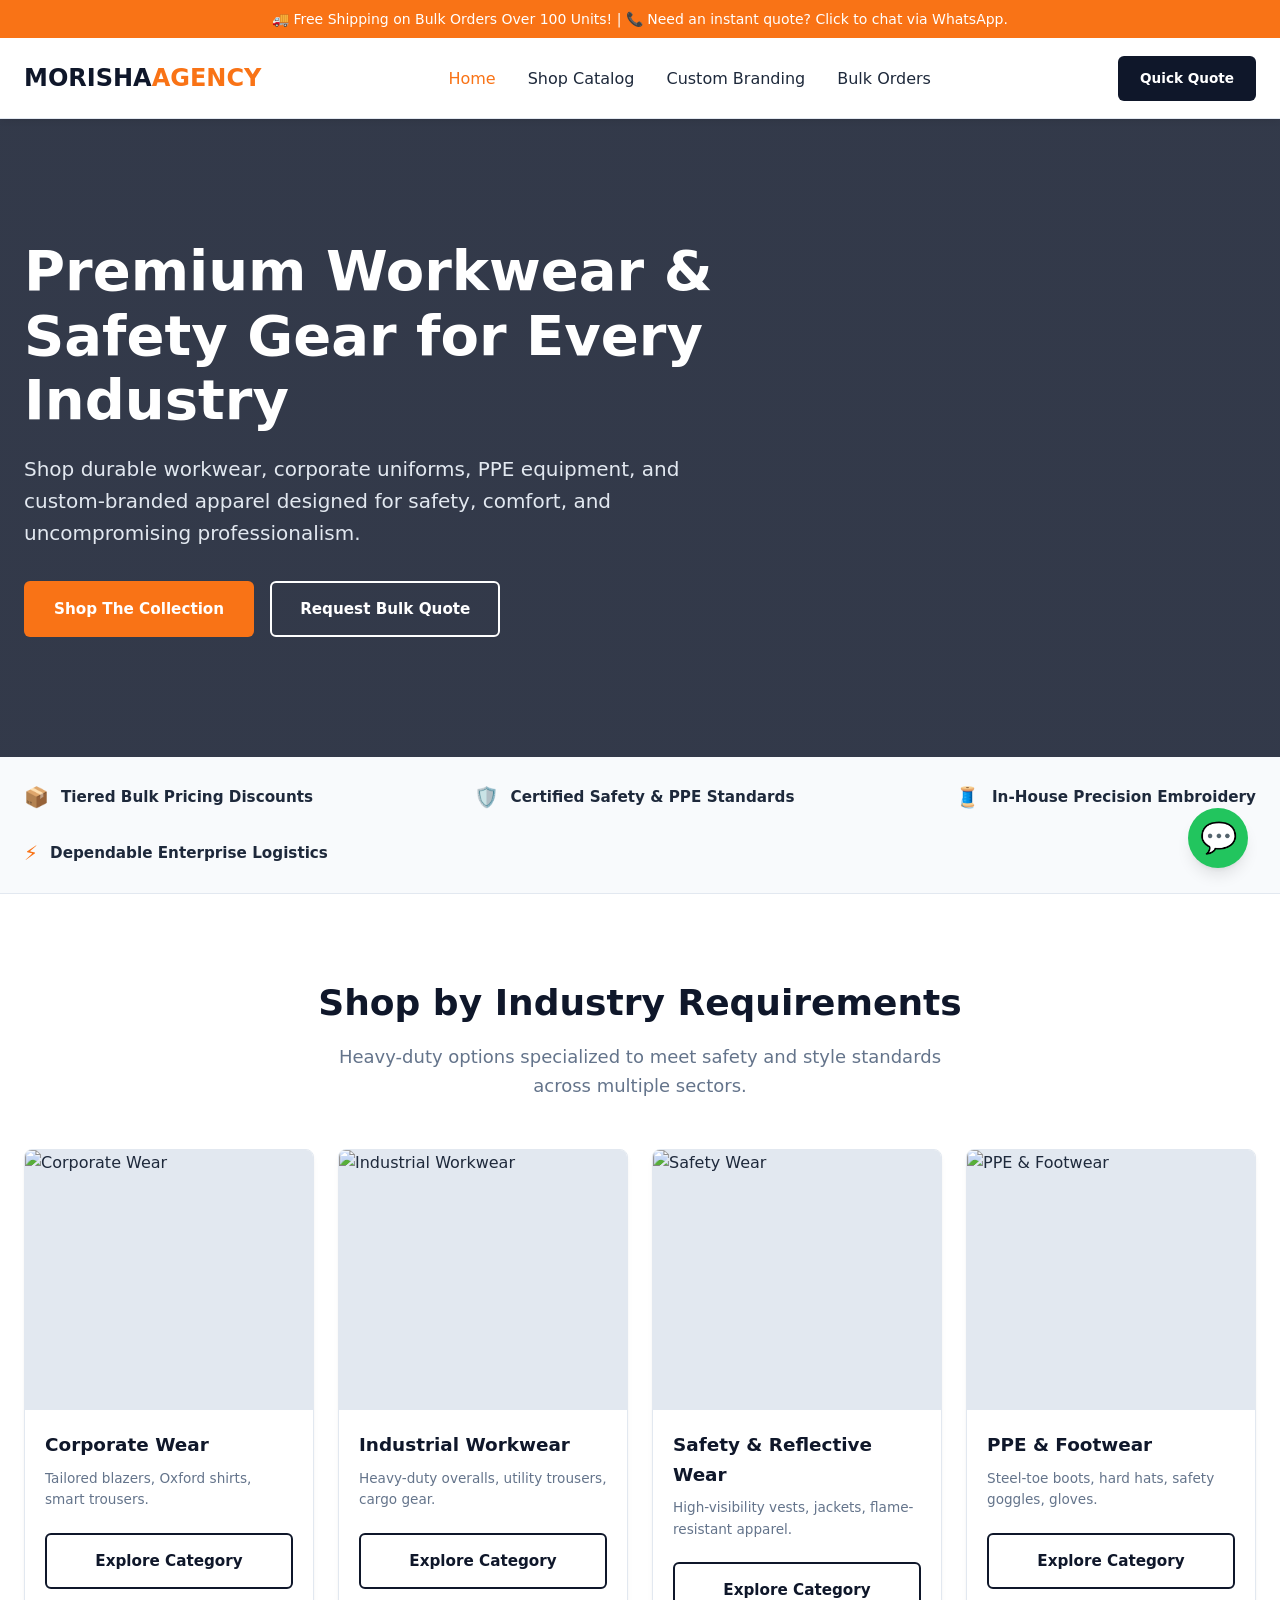
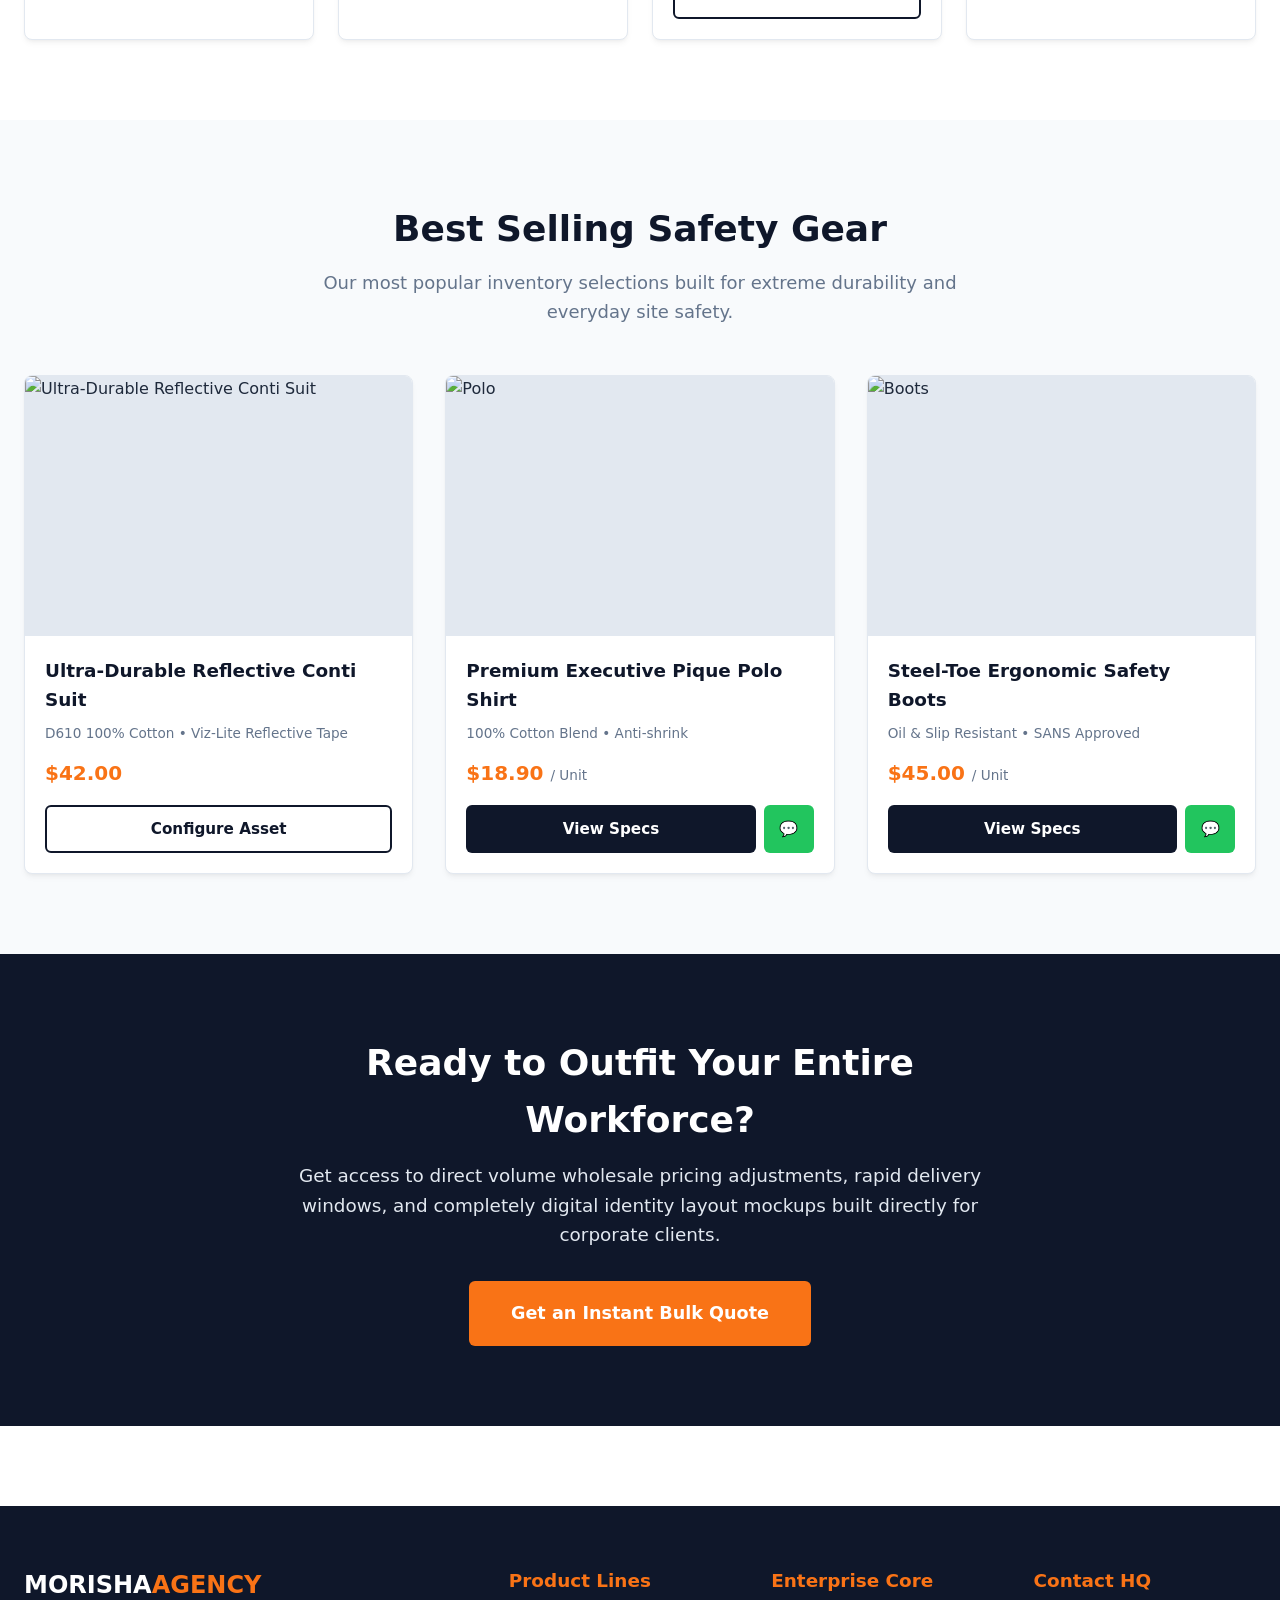
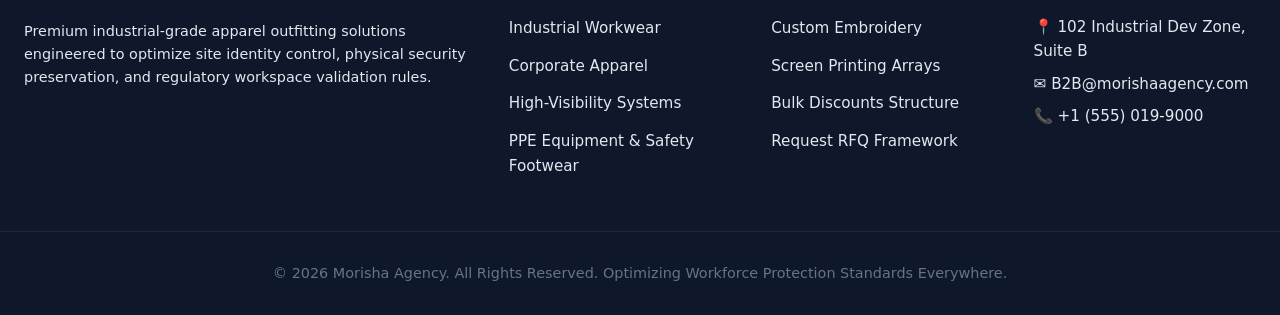
==== index.html @ 315837c1 "first commit" ====
<!DOCTYPE html>
<html lang="en">
<head>
    <meta charset="UTF-8">
    <meta name="viewport" content="width=device-width, initial-scale=1.0">
    <title>Premium Workwear & Safety Apparel | Morisha Agency</title>
    <link rel="stylesheet" href="style.css">
</head>
<body>

    <div class="announcement-bar">
        🚚 Free Shipping on Bulk Orders Over 100 Units! | 📞 Need an instant quote? Click to chat via WhatsApp.
    </div>

    <header class="main-header">
        <div class="container header-container">
            <a href="index.html" class="logo">MORISHA<span>AGENCY</span></a>
            <nav>
                <ul class="nav-links">
                    <li><a href="index.html" class="active">Home</a></li>
                    <li><a href="shop.html">Shop Catalog</a></li>
                    <li><a href="branding.html">Custom Branding</a></li>
                    <li><a href="contact.html">Bulk Orders</a></li>
                </ul>
            </nav>
            <div class="header-actions">
                <a href="contact.html" class="btn btn-primary" style="padding: 10px 20px; font-size: 0.85rem;">Quick Quote</a>
            </div>
        </div>
    </header>

    <main>
        <section class="hero">
            <div class="container">
                <div class="hero-content">
                    <h1>Premium Workwear & Safety Gear for Every Industry</h1>
                    <p>Shop durable workwear, corporate uniforms, PPE equipment, and custom-branded apparel designed for safety, comfort, and uncompromising professionalism.</p>
                    <div class="hero-ctas">
                        <a href="shop.html" class="btn btn-accent">Shop The Collection</a>
                        <a href="contact.html" class="btn btn-outline" style="color: white; border-color: white;">Request Bulk Quote</a>
                    </div>
                </div>
            </div>
        </section>

        <div class="trust-bar">
            <div class="container trust-container">
                <div class="trust-item"><span>📦</span> Tiered Bulk Pricing Discounts</div>
                <div class="trust-item"><span>🛡️</span> Certified Safety & PPE Standards</div>
                <div class="trust-item"><span>🧵</span> In-House Precision Embroidery</div>
                <div class="trust-item"><span>⚡</span> Dependable Enterprise Logistics</div>
            </div>
        </div>

        <section class="section-padding">
            <div class="container">
                <h2 class="section-title">Shop by Industry Requirements</h2>
                <p class="section-subtitle">Heavy-duty options specialized to meet safety and style standards across multiple sectors.</p>
                <div class="grid-4">
                    <div class="card">
                        <div class="card-img"><img src="https://images.unsplash.com/photo-1486406146926-c627a92ad1ab?q=80&w=400" alt="Corporate Wear"></div>
                        <div class="card-body">
                            <h3 class="card-title">Corporate Wear</h3>
                            <p class="card-meta">Tailored blazers, Oxford shirts, smart trousers.</p>
                            <a href="shop.html" class="btn btn-outline" style="width: 100%; margin-top:10px;">Explore Category</a>
                        </div>
                    </div>
                    <div class="card">
                        <div class="card-img"><img src="https://images.unsplash.com/photo-1504307651254-35680f356dfd?q=80&w=400" alt="Industrial Workwear"></div>
                        <div class="card-body">
                            <h3 class="card-title">Industrial Workwear</h3>
                            <p class="card-meta">Heavy-duty overalls, utility trousers, cargo gear.</p>
                            <a href="shop.html" class="btn btn-outline" style="width: 100%; margin-top:10px;">Explore Category</a>
                        </div>
                    </div>
                    <div class="card">
                        <div class="card-img"><img src="https://images.unsplash.com/photo-1581092160607-ee22621dd758?q=80&w=400" alt="Safety Wear"></div>
                        <div class="card-body">
                            <h3 class="card-title">Safety & Reflective Wear</h3>
                            <p class="card-meta">High-visibility vests, jackets, flame-resistant apparel.</p>
                            <a href="shop.html" class="btn btn-outline" style="width: 100%; margin-top:10px;">Explore Category</a>
                        </div>
                    </div>
                    <div class="card">
                        <div class="card-img"><img src="https://images.unsplash.com/photo-1607990283143-e81e7a2c93ab?q=80&w=400" alt="PPE & Footwear"></div>
                        <div class="card-body">
                            <h3 class="card-title">PPE & Footwear</h3>
                            <p class="card-meta">Steel-toe boots, hard hats, safety goggles, gloves.</p>
                            <a href="shop.html" class="btn btn-outline" style="width: 100%; margin-top:10px;">Explore Category</a>
                        </div>
                    </div>
                </div>
            </div>
        </section>

        <section class="section-padding" style="background-color: var(--light-gray);">
            <div class="container">
                <h2 class="section-title">Best Selling Safety Gear</h2>
                <p class="section-subtitle">Our most popular inventory selections built for extreme durability and everyday site safety.</p>
                <div class="grid-3">
                    <div class="card">
    <div class="card-img">
        <img src="https://images.unsplash.com/photo-1504307651254-35680f356dfd?q=80&w=600" alt="Ultra-Durable Reflective Conti Suit">
    </div>
    <div class="card-body">
        <h3 class="card-title">Ultra-Durable Reflective Conti Suit</h3>
        <div class="card-meta">D610 100% Cotton • Viz-Lite Reflective Tape</div>
        <div class="card-price">$42.00</div>
        <a href="product.html" class="btn btn-outline" style="width: 100%; padding: 10px;">Configure Asset</a>
    </div>
</div>
                    <div class="card">
                        <div class="card-img"><img src="https://images.unsplash.com/photo-1581655353564-df123a1eb820?q=80&w=400" alt="Polo"></div>
                        <div class="card-body">
                            <h3 class="card-title">Premium Executive Pique Polo Shirt</h3>
                            <div class="card-meta">100% Cotton Blend • Anti-shrink</div>
                            <div class="card-price">$18.90 <span style="font-size:0.85rem; color: var(--text-muted); font-weight:normal;">/ Unit</span></div>
                            <div style="display:flex; gap:8px;">
                                <a href="product.html" class="btn btn-primary" style="flex:1; padding:10px;">View Specs</a>
                                <a href="https://wa.me/15550199000?text=Inquiry%20about%20Polo%20Shirts" class="btn btn-whatsapp" style="width:50px; padding:0;">💬</a>
                            </div>
                        </div>
                    </div>
                    <div class="card">
                        <div class="card-img"><img src="https://images.unsplash.com/photo-1542291026-7eec264c27ff?q=80&w=400" alt="Boots"></div>
                        <div class="card-body">
                            <h3 class="card-title">Steel-Toe Ergonomic Safety Boots</h3>
                            <div class="card-meta">Oil & Slip Resistant • SANS Approved</div>
                            <div class="card-price">$45.00 <span style="font-size:0.85rem; color: var(--text-muted); font-weight:normal;">/ Unit</span></div>
                            <div style="display:flex; gap:8px;">
                                <a href="product.html" class="btn btn-primary" style="flex:1; padding:10px;">View Specs</a>
                                <a href="https://wa.me/15550199000?text=Inquiry%20about%20Safety%20Boots" class="btn btn-whatsapp" style="width:50px; padding:0;">💬</a>
                            </div>
                        </div>
                    </div>
                </div>
            </div>
        </section>

        <section class="section-padding" style="background-color: var(--navy); color: var(--white); text-align: center;">
            <div class="container" style="max-width: 800px;">
                <h2 class="section-title" style="color: var(--white);">Ready to Outfit Your Entire Workforce?</h2>
                <p style="margin-bottom: 32px; color: var(--border-gray); font-size: 1.15rem;">Get access to direct volume wholesale pricing adjustments, rapid delivery windows, and completely digital identity layout mockups built directly for corporate clients.</p>
                <a href="contact.html" class="btn btn-accent" style="padding: 16px 40px; font-size: 1.1rem;">Get an Instant Bulk Quote</a>
            </div>
        </section>
    </main>

    <a href="https://wa.me/15550199000?text=Hi%20Morisha%20Agency,%20I'd%20like%20to%20request%20a%20workwear%20quote." class="whatsapp-float" target="_blank" aria-label="Chat on WhatsApp">
        💬
    </a>

    <footer class="main-footer">
        <div class="container footer-grid">
            <div class="footer-col">
                <a href="#" class="logo" style="color: var(--white); margin-bottom: 16px; display: inline-block;">MORISHA<span>AGENCY</span></a>
                <p style="color: var(--border-gray); font-size: 0.9rem;">Premium industrial-grade apparel outfitting solutions engineered to optimize site identity control, physical security preservation, and regulatory workspace validation rules.</p>
            </div>
            <div class="footer-col">
                <h4>Product Lines</h4>
                <ul>
                    <li><a href="shop.html">Industrial Workwear</a></li>
                    <li><a href="shop.html">Corporate Apparel</a></li>
                    <li><a href="shop.html">High-Visibility Systems</a></li>
                    <li><a href="shop.html">PPE Equipment & Safety Footwear</a></li>
                </ul>
            </div>
            <div class="footer-col">
                <h4>Enterprise Core</h4>
                <ul>
                    <li><a href="branding.html">Custom Embroidery</a></li>
                    <li><a href="branding.html">Screen Printing Arrays</a></li>
                    <li><a href="contact.html">Bulk Discounts Structure</a></li>
                    <li><a href="contact.html">Request RFQ Framework</a></li>
                </ul>
            </div>
            <div class="footer-col">
                <h4>Contact HQ</h4>
                <p style="color: var(--border-gray); font-size: 0.95rem; margin-bottom: 8px;">📍 102 Industrial Dev Zone, Suite B</p>
                <p style="color: var(--border-gray); font-size: 0.95rem; margin-bottom: 8px;">✉️ B2B@morishaagency.com</p>
                <p style="color: var(--border-gray); font-size: 0.95rem;">📞 +1 (555) 019-9000</p>
            </div>
        </div>
        <div class="container footer-bottom">
            <p>&copy; 2026 Morisha Agency. All Rights Reserved. Optimizing Workforce Protection Standards Everywhere.</p>
        </div>
    </footer>

</body>
</html>
---- style.css ----
/* ==========================================================================
   MORISHA AGENCY - MASTER STYLESHEET (CSS VARIABLES & GLOBAL RESETS)
   ========================================================================== */
:root {
    --navy: #0F172A;
    --orange: #F97316;
    --orange-hover: #EA580C;
    --white: #FFFFFF;
    --light-gray: #F8FAFC;
    --border-gray: #E2E8F0;
    --text-dark: #1E293B;
    --text-muted: #64748B;
    --font-stack: 'Inter', system-ui, -apple-system, BlinkMacSystemFont, sans-serif;
    --transition: all 0.3s ease;
    --shadow: 0 4px 6px -1px rgb(0 0 0 / 0.05), 0 2px 4px -2px rgb(0 0 0 / 0.05);
    --shadow-lg: 0 10px 15px -3px rgb(0 0 0 / 0.1), 0 4px 6px -4px rgb(0 0 0 / 0.1);
}

* {
    margin: 0;
    padding: 0;
    box-sizing: border-box;
}

body {
    font-family: var(--font-stack);
    background-color: var(--white);
    color: var(--text-dark);
    line-height: 1.6;
}

a {
    text-decoration: none;
    color: inherit;
    transition: var(--transition);
}

img {
    max-width: 100%;
    height: auto;
    display: block;
}

/* ==========================================================================
   LAYOUT & UTILITIES
   ========================================================================== */
.container {
    width: 100%;
    max-width: 1280px;
    margin: 0 auto;
    padding: 0 24px;
}

.section-padding {
    padding: 80px 0;
}

.grid-2 { display: grid; grid-template-columns: repeat(2, 1fr); gap: 32px; }
.grid-3 { display: grid; grid-template-columns: repeat(3, 1fr); gap: 32px; }
.grid-4 { display: grid; grid-template-columns: repeat(4, 1fr); gap: 24px; }

@media (max-width: 968px) {
    .grid-3, .grid-4 { grid-template-columns: repeat(2, 1fr); }
    .grid-2 { grid-template-columns: 1fr; }
}
@media (max-width: 640px) {
    .grid-2, .grid-3, .grid-4 { grid-template-columns: 1fr; }
}

/* Typography */
.section-title {
    font-size: 2.25rem;
    color: var(--navy);
    font-weight: 700;
    margin-bottom: 12px;
    text-align: center;
}
.section-subtitle {
    font-size: 1.125rem;
    color: var(--text-muted);
    text-align: center;
    max-width: 640px;
    margin: 0 auto 48px auto;
}

/* Buttons */
.btn {
    display: inline-flex;
    align-items: center;
    justify-content: center;
    padding: 14px 28px;
    font-weight: 600;
    border-radius: 6px;
    cursor: pointer;
    transition: var(--transition);
    border: 2px solid transparent;
    font-size: 0.95rem;
}
.btn-primary {
    background-color: var(--navy);
    color: var(--white);
}
.btn-primary:hover {
    background-color: var(--orange);
}
.btn-accent {
    background-color: var(--orange);
    color: var(--white);
}
.btn-accent:hover {
    background-color: var(--orange-hover);
}
.btn-outline {
    border-color: var(--navy);
    color: var(--navy);
    background: transparent;
}
.btn-outline:hover {
    background-color: var(--navy);
    color: var(--white);
}
.btn-whatsapp {
    background-color: #22C55E;
    color: var(--white);
    width: 100%;
}
.btn-whatsapp:hover {
    background-color: #16A34A;
}

/* ==========================================================================
   GLOBAL HEADER & ANNOUNCEMENT BAR
   ========================================================================== */
.announcement-bar {
    background-color: var(--orange);
    color: var(--white);
    text-align: center;
    padding: 8px 16px;
    font-size: 0.875rem;
    font-weight: 500;
}
.main-header {
    background: var(--white);
    border-bottom: 1px solid var(--border-gray);
    position: sticky;
    top: 0;
    z-index: 1000;
    box-shadow: var(--shadow);
}
.header-container {
    display: flex;
    align-items: center;
    justify-content: space-between;
    height: 80px;
}
.logo {
    font-size: 1.5rem;
    font-weight: 800;
    color: var(--navy);
}
.logo span { color: var(--orange); }
.nav-links {
    display: flex;
    gap: 32px;
    list-style: none;
}
.nav-links a {
    font-weight: 500;
    color: var(--text-dark);
}
.nav-links a:hover, .nav-links a.active {
    color: var(--orange);
}
.header-actions {
    display: flex;
    align-items: center;
    gap: 16px;
}

/* ==========================================================================
   HOMEPAGE SPECIFIC COMPONENTS
   ========================================================================== */
.hero {
    background: linear-gradient(rgba(15, 23, 42, 0.85), rgba(15, 23, 42, 0.85)), url('https://images.unsplash.com/photo-1504307651254-35680f356dfd?q=80&w=1200') no-repeat center center/cover;
    color: var(--white);
    padding: 120px 0;
}
.hero-content { max-width: 700px; }
.hero h1 { font-size: 3.5rem; line-height: 1.15; margin-bottom: 20px; font-weight: 800; }
.hero p { font-size: 1.25rem; margin-bottom: 32px; color: var(--border-gray); }
.hero-ctas { display: flex; gap: 16px; }

.trust-bar { background-color: var(--light-gray); border-bottom: 1px solid var(--border-gray); padding: 24px 0; }
.trust-container { display: flex; justify-content: space-between; flex-wrap: wrap; gap: 24px; }
.trust-item { display: flex; align-items: center; gap: 12px; font-weight: 600; font-size: 0.95rem; }
.trust-item span { color: var(--orange); font-size: 1.25rem; }

/* Product/Category Cards */
.card {
    background: var(--white);
    border: 1px solid var(--border-gray);
    border-radius: 8px;
    overflow: hidden;
    transition: var(--transition);
    box-shadow: var(--shadow);
}
.card:hover { transform: translateY(-4px); box-shadow: var(--shadow-lg); }
.card-img { height: 260px; background-color: #E2E8F0; position: relative; }
.card-img img { width: 100%; height: 100%; object-fit: cover; }
.card-body { padding: 20px; }
.card-title { font-size: 1.15rem; color: var(--navy); font-weight: 700; margin-bottom: 8px; }
.card-price { font-size: 1.25rem; font-weight: 700; color: var(--orange); margin-bottom: 16px; }
.card-meta { font-size: 0.85rem; color: var(--text-muted); margin-bottom: 12px; }

/* ==========================================================================
   SHOP INTERFACE
   ========================================================================== */
.shop-layout { display: flex; gap: 40px; margin-top: 40px; }
.sidebar { width: 280px; flex-shrink: 0; }
.shop-content { flex-grow: 1; }
.filter-group { border-bottom: 1px solid var(--border-gray); padding-bottom: 24px; margin-bottom: 24px; }
.filter-title { font-weight: 700; color: var(--navy); margin-bottom: 16px; font-size: 1.05rem; }
.filter-group label { display: flex; align-items: center; gap: 10px; margin-bottom: 12px; cursor: pointer; font-size: 0.95rem; }

/* ==========================================================================
   PRODUCT DETAILS
   ========================================================================== */
.p-gallery img { width: 100%; border-radius: 8px; border: 1px solid var(--border-gray); }
.p-details .price { font-size: 2rem; font-weight: 800; color: var(--orange); margin: 16px 0; }
.p-option-title { font-weight: 700; margin: 20px 0 10px 0; font-size: 0.95rem; }
.size-chips, .color-chips { display: flex; gap: 10px; flex-wrap: wrap; }
.chip { padding: 8px 16px; border: 1px solid var(--border-gray); border-radius: 4px; font-weight: 600; cursor: pointer; font-size: 0.875rem; }
.chip.active { border-color: var(--orange); background-color: rgba(249, 115, 22, 0.05); color: var(--orange); }

/* ==========================================================================
   FORMS & CONVERSIONS
   ========================================================================== */
.form-card { background: var(--white); border: 1px solid var(--border-gray); padding: 40px; border-radius: 8px; box-shadow: var(--shadow-lg); }
.form-group { margin-bottom: 20px; }
.form-group label { display: block; font-weight: 600; margin-bottom: 8px; font-size: 0.9rem; }
.form-control { width: 100%; padding: 12px; border: 1px solid var(--border-gray); border-radius: 6px; font-family: inherit; font-size: 1rem; }
.form-control:focus { outline: none; border-color: var(--orange); }
.checkbox-grid { display: grid; grid-template-columns: repeat(2, 1fr); gap: 12px; }

/* ==========================================================================
   STICKY FLOATING WHATSAPP
   ========================================================================== */
.whatsapp-float {
    position: fixed;
    bottom: 32px;
    right: 32px;
    background-color: #22C55E;
    color: white;
    width: 60px;
    height: 60px;
    border-radius: 50%;
    display: flex;
    align-items: center;
    justify-content: center;
    font-size: 30px;
    box-shadow: var(--shadow-lg);
    z-index: 9999;
    transition: var(--transition);
}
.whatsapp-float:hover { transform: scale(1.1); background-color: #16A34A; }

/* ==========================================================================
   FOOTER
   ========================================================================== */
.main-footer { background-color: var(--navy); color: var(--white); padding: 60px 0 30px 0; margin-top: 80px; }
.footer-grid { display: grid; grid-template-columns: 2fr repeat(3, 1fr); gap: 40px; margin-bottom: 40px; }
.footer-col h4 { font-size: 1.15rem; margin-bottom: 20px; font-weight: 700; color: var(--orange); }
.footer-col ul { list-style: none; }
.footer-col ul li { margin-bottom: 12px; }
.footer-col ul a { color: var(--border-gray); font-size: 0.95rem; }
.footer-col ul a:hover { color: var(--orange); }
.footer-bottom { border-top: 1px solid #1E293B; padding-top: 30px; text-align: center; color: var(--text-muted); font-size: 0.9rem; }

@media (max-width: 768px) {
    .footer-grid { grid-template-columns: 1fr; gap: 32px; }
}
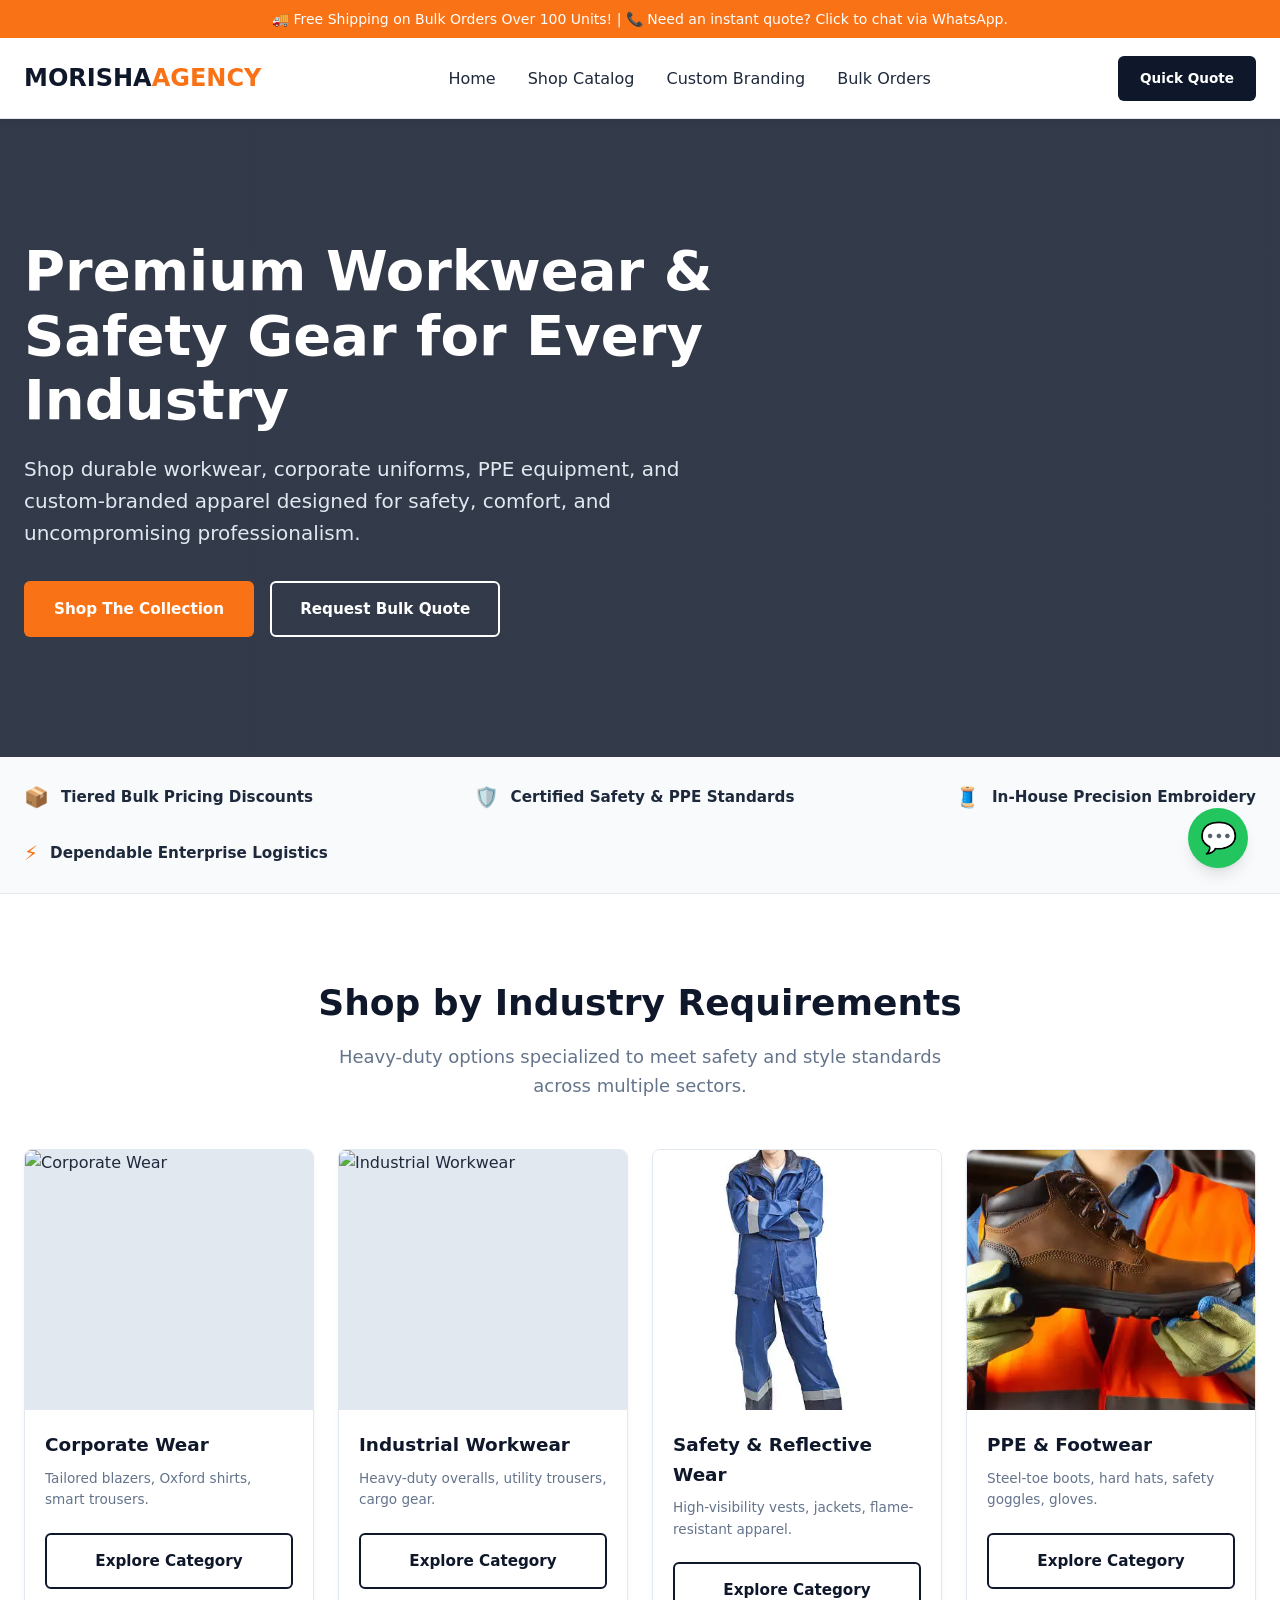
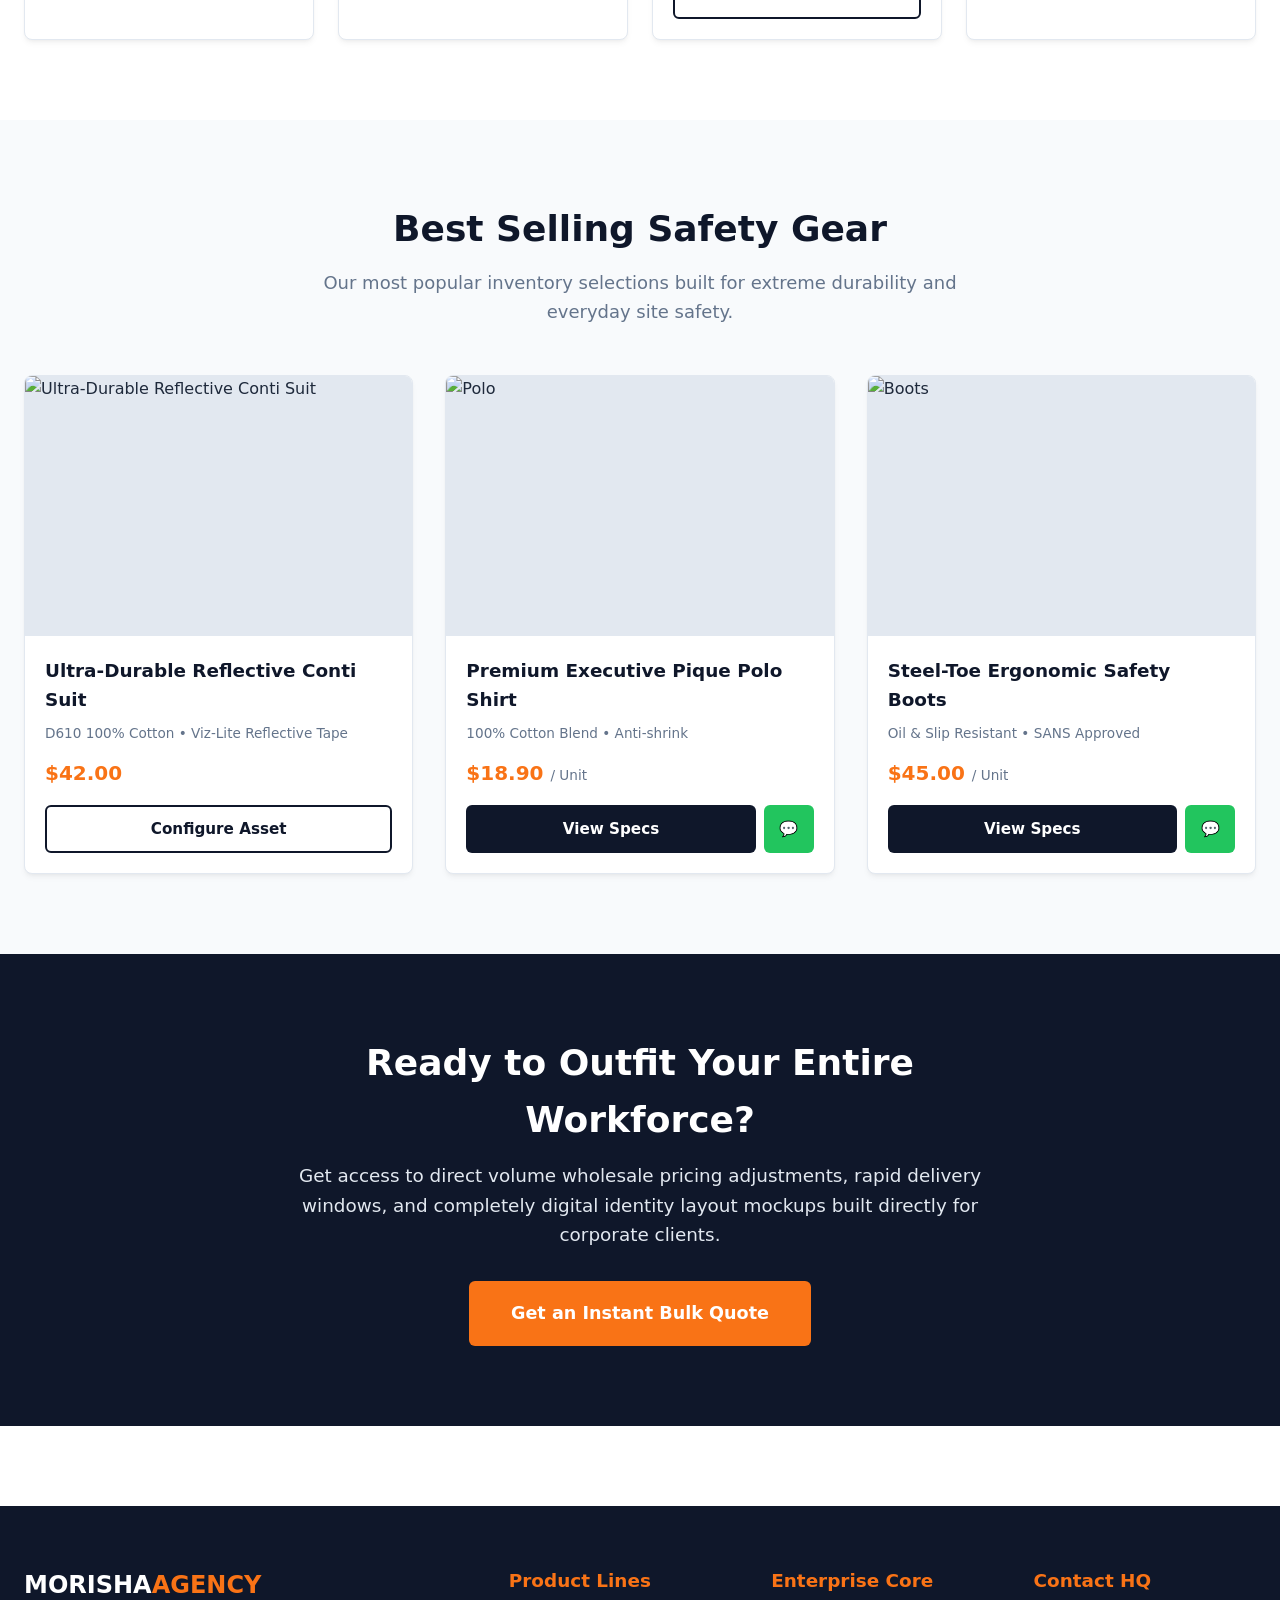
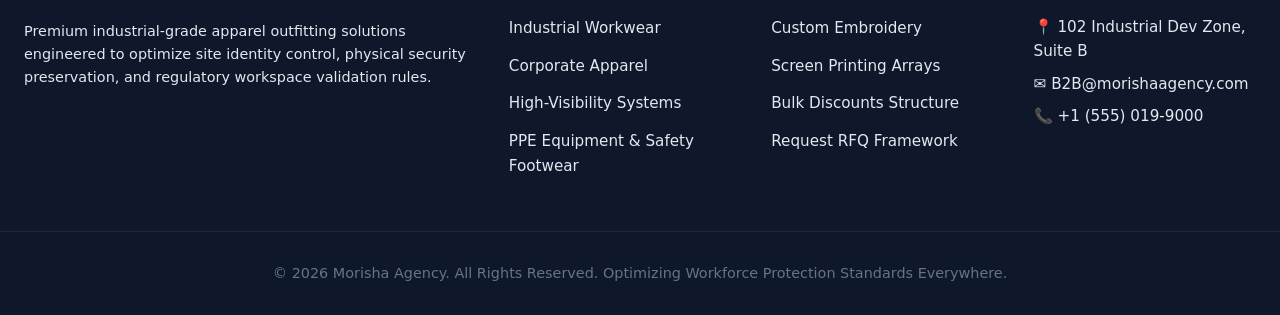
==== commit 9942ae3d: "second commit" ====
--- a/index.html
+++ b/index.html
@@ -12,22 +12,33 @@
         🚚 Free Shipping on Bulk Orders Over 100 Units! | 📞 Need an instant quote? Click to chat via WhatsApp.
     </div>
 
-    <header class="main-header">
-        <div class="container header-container">
-            <a href="index.html" class="logo">MORISHA<span>AGENCY</span></a>
-            <nav>
-                <ul class="nav-links">
-                    <li><a href="index.html" class="active">Home</a></li>
-                    <li><a href="shop.html">Shop Catalog</a></li>
-                    <li><a href="branding.html">Custom Branding</a></li>
-                    <li><a href="contact.html">Bulk Orders</a></li>
-                </ul>
-            </nav>
-            <div class="header-actions">
-                <a href="contact.html" class="btn btn-primary" style="padding: 10px 20px; font-size: 0.85rem;">Quick Quote</a>
-            </div>
-        </div>
-    </header>
+ <header class="main-header">
+    <div class="container header-container">
+        <a href="index.html" class="logo">MORISHA<span>AGENCY</span></a>
+        
+        <!-- Interactive Hamburger Toggle Button -->
+        <button class="mobile-nav-toggle" aria-label="Toggle Navigation Menu">
+            <span class="bar"></span>
+            <span class="bar"></span>
+            <span class="bar"></span>
+        </button>
+
+        <nav>
+            <ul class="nav-links">
+                <li><a href="index.html">Home</a></li>
+                <li><a href="shop.html">Shop Catalog</a></li>
+                <li><a href="branding.html">Custom Branding</a></li>
+                <li><a href="contact.html">Bulk Orders</a></li>
+                <!-- Duplicate mobile action to keep layout clean -->
+                <li class="mobile-only"><a href="contact.html" class="btn btn-primary" style="text-align: center; color: white;">Quick Quote</a></li>
+            </ul>
+        </nav>
+        
+        <div class="header-actions">
+            <a href="contact.html" class="btn btn-primary" style="padding: 10px 20px; font-size: 0.85rem;">Quick Quote</a>
+        </div>
+    </div>
+</header>
 
     <main>
         <section class="hero">
@@ -74,7 +85,7 @@
                         </div>
                     </div>
                     <div class="card">
-                        <div class="card-img"><img src="https://images.unsplash.com/photo-1581092160607-ee22621dd758?q=80&w=400" alt="Safety Wear"></div>
+                        <div class="card-img"><img src="./istockphoto-184865080-612x612.webp" alt="Safety Wear"></div>
                         <div class="card-body">
                             <h3 class="card-title">Safety & Reflective Wear</h3>
                             <p class="card-meta">High-visibility vests, jackets, flame-resistant apparel.</p>
@@ -82,7 +93,7 @@
                         </div>
                     </div>
                     <div class="card">
-                        <div class="card-img"><img src="https://images.unsplash.com/photo-1607990283143-e81e7a2c93ab?q=80&w=400" alt="PPE & Footwear"></div>
+                        <div class="card-img"><img src="./footwear.png" alt="PPE & Footwear"></div>
                         <div class="card-body">
                             <h3 class="card-title">PPE & Footwear</h3>
                             <p class="card-meta">Steel-toe boots, hard hats, safety goggles, gloves.</p>
--- a/style.css
+++ b/style.css
@@ -278,4 +278,107 @@
 
 @media (max-width: 768px) {
     .footer-grid { grid-template-columns: 1fr; gap: 32px; }
+}
+
+/* ==========================================================================
+   RESPONSIVE NAVIGATION LAYOUT ENGINE
+   ========================================================================== */
+
+/* Base Header Layout Resets */
+.header-container {
+    display: flex;
+    align-items: center;
+    justify-content: space-between;
+    position: relative;
+}
+
+.mobile-nav-toggle {
+    display: none; /* Hidden on Desktop viewports */
+    flex-direction: column;
+    justify-content: space-between;
+    width: 30px;
+    height: 21px;
+    background: transparent;
+    border: none;
+    cursor: pointer;
+    padding: 0;
+    zIndex: 1001;
+}
+
+.mobile-nav-toggle .bar {
+    width: 100%;
+    height: 3px;
+    background-color: var(--navy);
+    border-radius: 2px;
+    transition: all 0.3s ease-in-out;
+}
+
+.mobile-only {
+    display: none;
+}
+
+/* Mobile Adaptive Media Query */
+@media (max-width: 768px) {
+    .mobile-nav-toggle {
+        display: flex; /* Activate toggle */
+    }
+
+    .header-actions {
+        display: none; /* Hide detached desktop action to avoid spacing layout clash */
+    }
+
+    .mobile-only {
+        display: block;
+        margin-top: 16px;
+    }
+
+    /* Transform navigation links into a mobile overlay panel */
+    .nav-links {
+        position: absolute;
+        top: 100%;
+        left: 0;
+        right: 0;
+        background-color: var(--white);
+        box-shadow: 0 10px 15px -3px rgba(0, 0, 0, 0.1);
+        border-top: 1px solid var(--border-gray);
+        flex-direction: column;
+        padding: 24px;
+        gap: 16px;
+        width: 100%;
+        max-height: 0;
+        overflow: hidden;
+        opacity: 0;
+        pointer-events: none;
+        transition: max-height 0.4s ease, opacity 0.3s ease;
+    }
+
+    /* Activated state triggered via Javascript engine */
+    .nav-links.mobile-active {
+        max-height: 400px;
+        opacity: 1;
+        pointer-events: auto;
+    }
+
+    .nav-links li {
+        width: 100%;
+    }
+
+    .nav-links li a {
+        display: block;
+        padding: 8px 0;
+        font-size: 1.1rem;
+    }
+
+    /* Animated Hamburger Icon Transform states */
+    .mobile-nav-toggle.open .bar:nth-child(1) {
+        transform: translateY(9px) rotate(45deg);
+        background-color: var(--orange);
+    }
+    .mobile-nav-toggle.open .bar:nth-child(2) {
+        opacity: 0;
+    }
+    .mobile-nav-toggle.open .bar:nth-child(3) {
+        transform: translateY(-9px) rotate(-45deg);
+        background-color: var(--orange);
+    }
 }
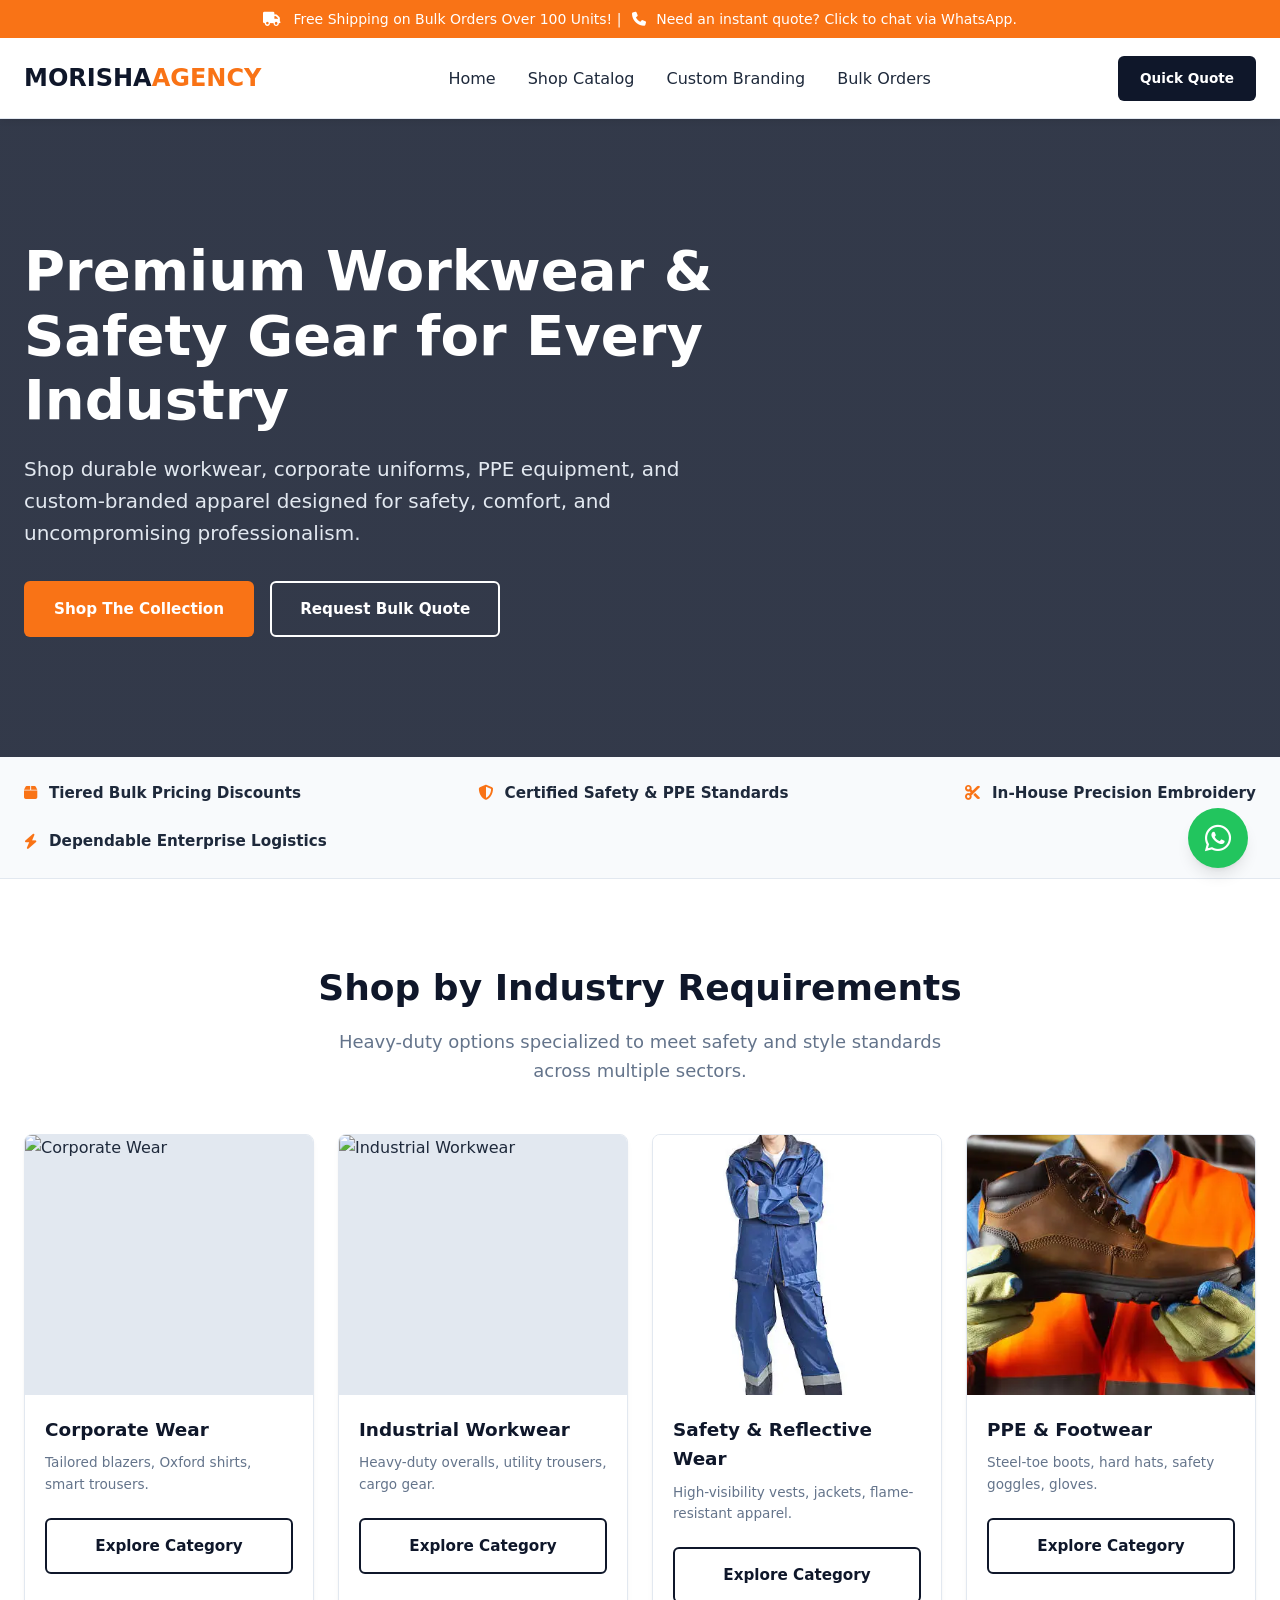
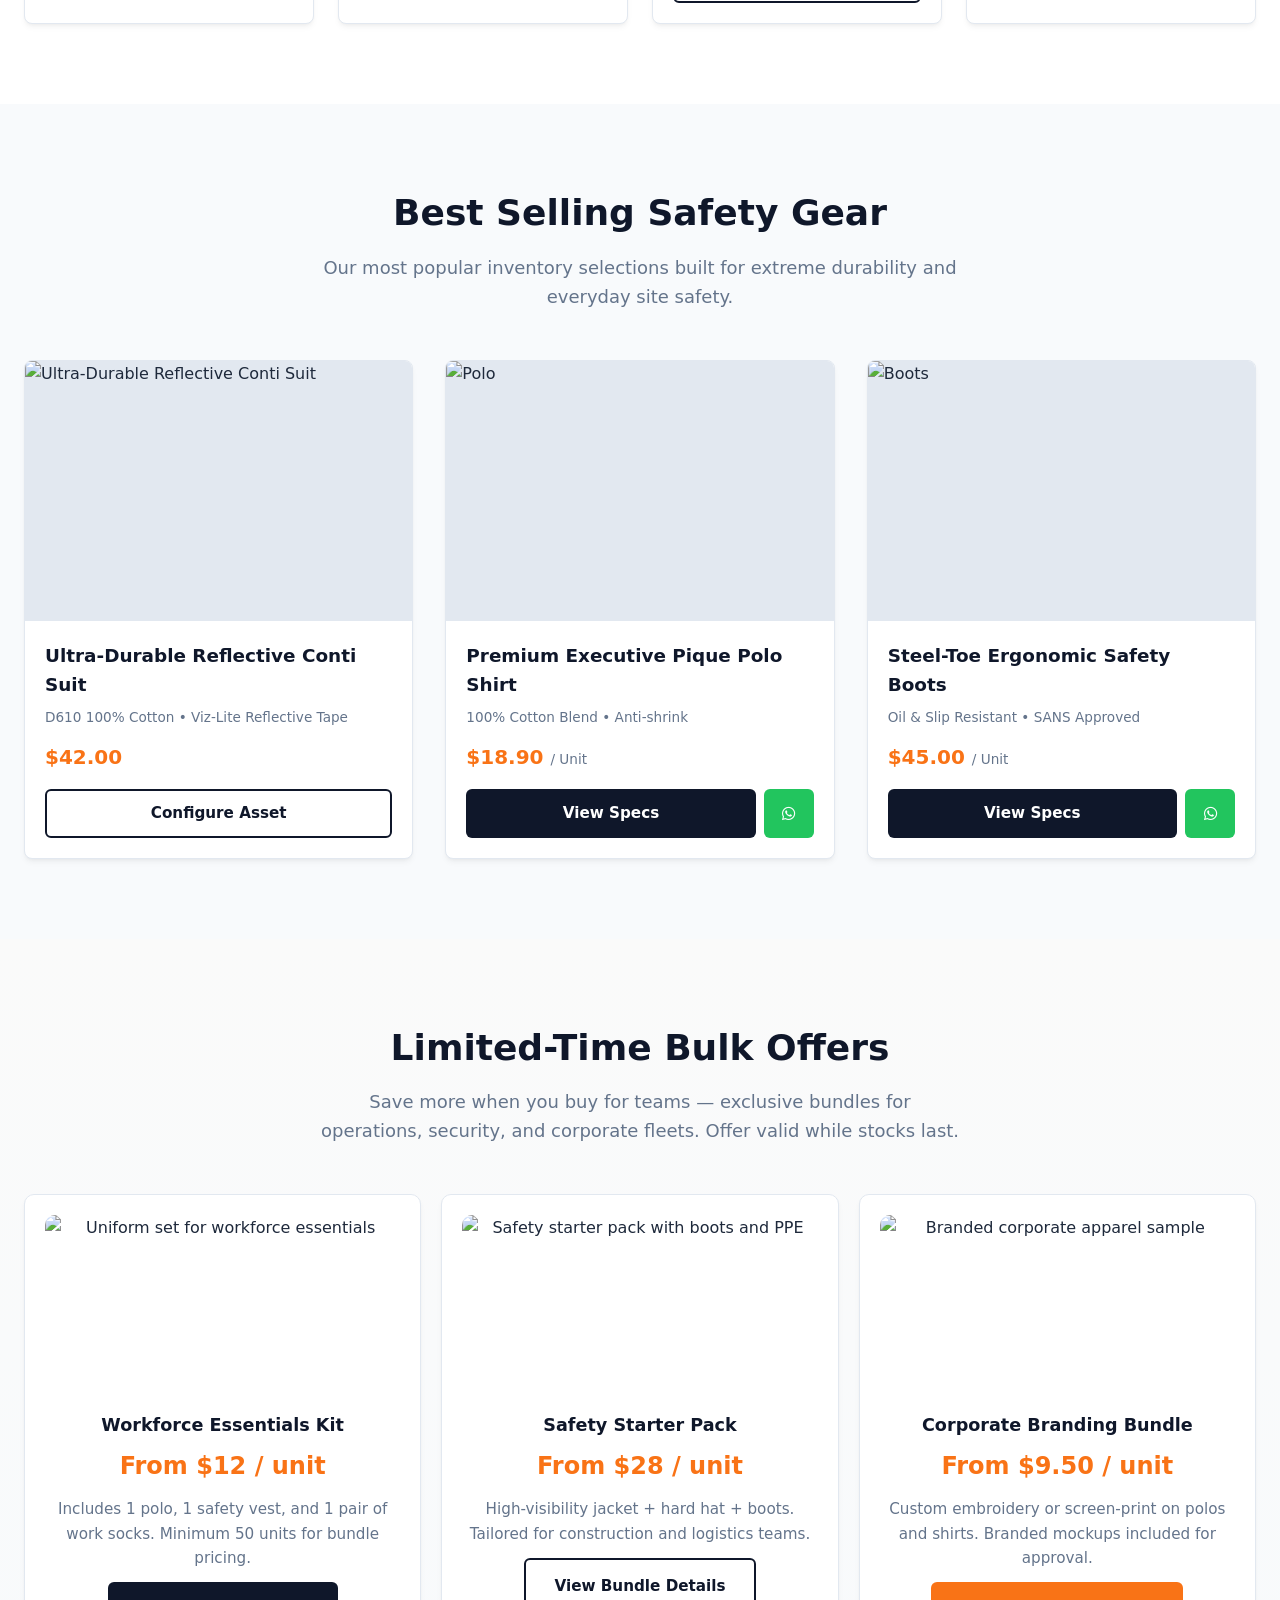
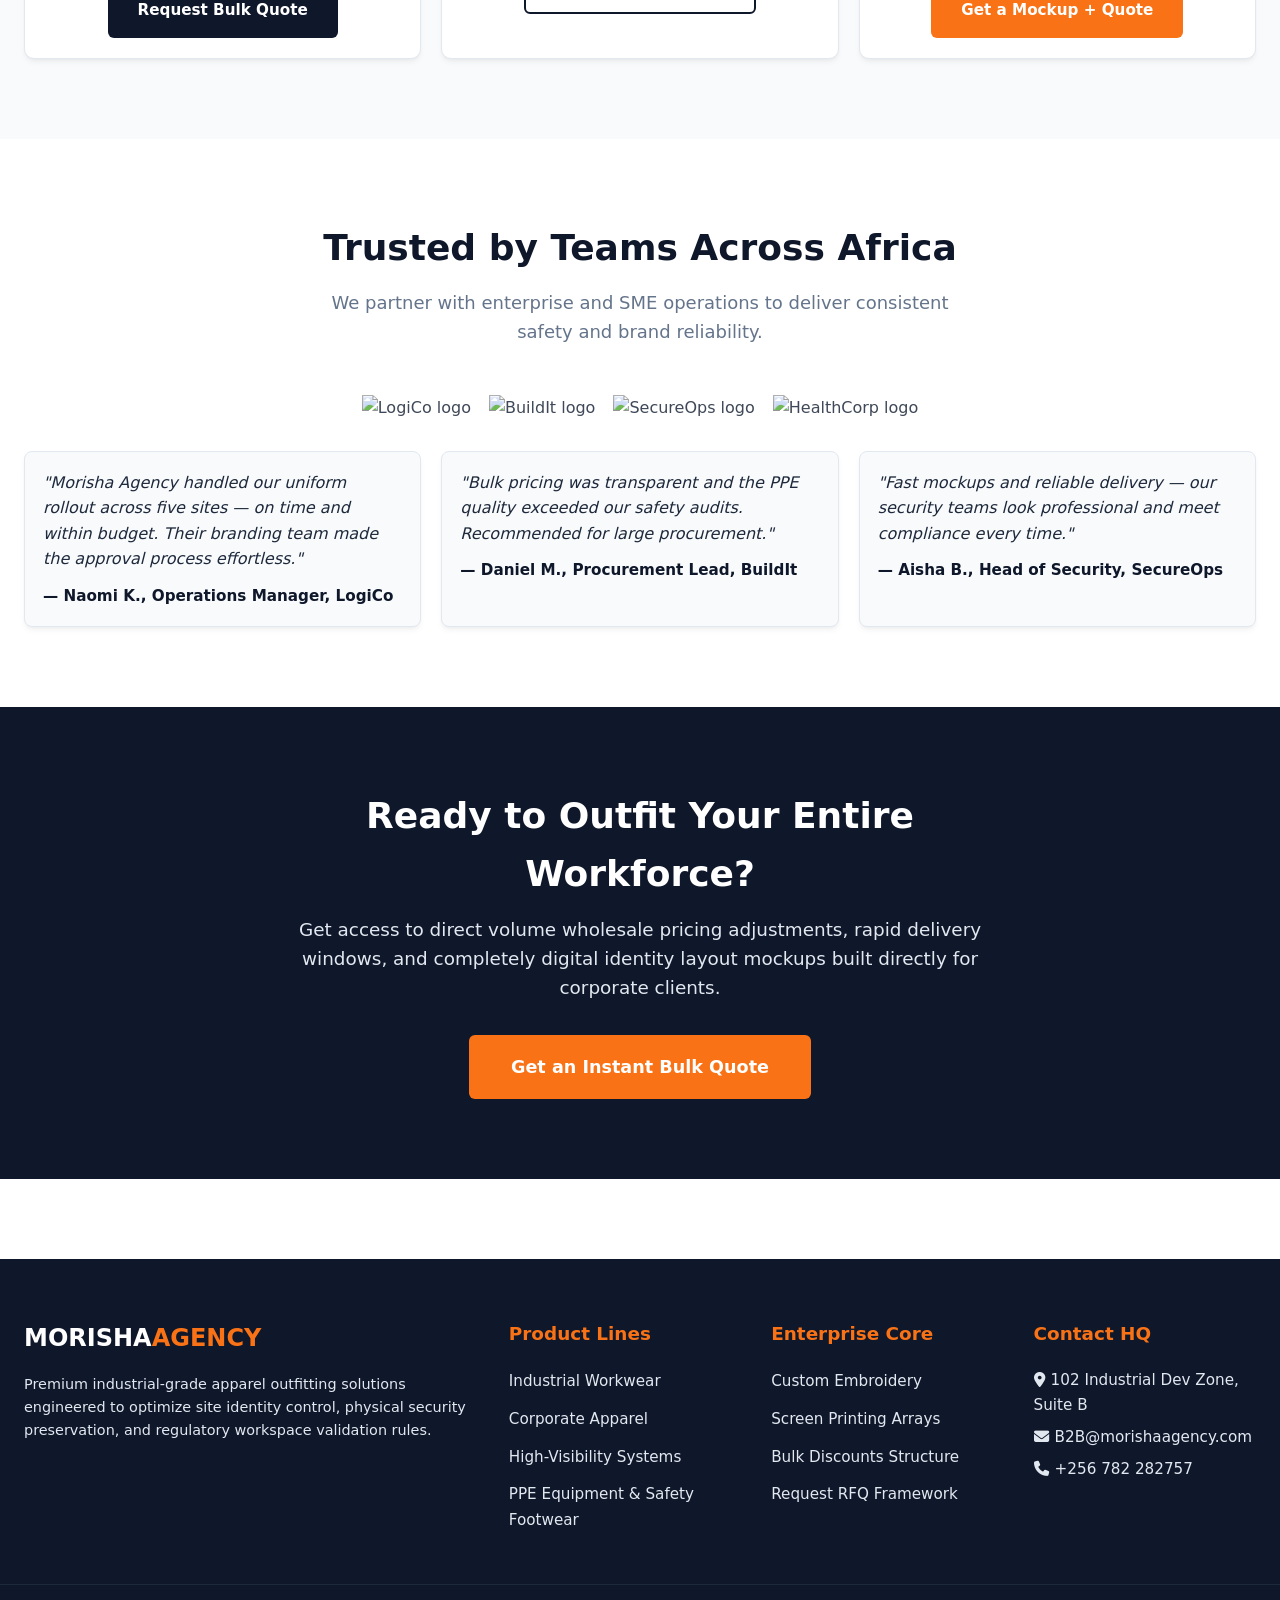
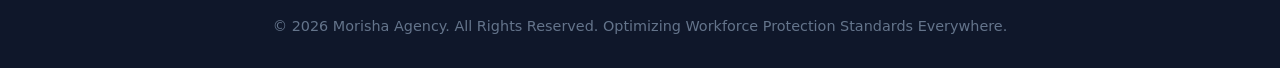
==== commit 8779dde5: "third commit with many updates" ====
--- a/index.html
+++ b/index.html
@@ -5,11 +5,12 @@
     <meta name="viewport" content="width=device-width, initial-scale=1.0">
     <title>Premium Workwear & Safety Apparel | Morisha Agency</title>
     <link rel="stylesheet" href="style.css">
+    <link rel="stylesheet" href="https://cdnjs.cloudflare.com/ajax/libs/font-awesome/6.4.0/css/all.min.css">
 </head>
 <body>
 
     <div class="announcement-bar">
-        🚚 Free Shipping on Bulk Orders Over 100 Units! | 📞 Need an instant quote? Click to chat via WhatsApp.
+        <i class="fas fa-truck" aria-hidden="true" style="margin-right:8px;"></i> Free Shipping on Bulk Orders Over 100 Units! | <i class="fas fa-phone" aria-hidden="true" style="margin:0 6px;"></i> Need an instant quote? Click to chat via WhatsApp.
     </div>
 
  <header class="main-header">
@@ -56,10 +57,10 @@
 
         <div class="trust-bar">
             <div class="container trust-container">
-                <div class="trust-item"><span>📦</span> Tiered Bulk Pricing Discounts</div>
-                <div class="trust-item"><span>🛡️</span> Certified Safety & PPE Standards</div>
-                <div class="trust-item"><span>🧵</span> In-House Precision Embroidery</div>
-                <div class="trust-item"><span>⚡</span> Dependable Enterprise Logistics</div>
+                <div class="trust-item"><i class="fas fa-box" aria-hidden="true" style="color:var(--orange);"></i> Tiered Bulk Pricing Discounts</div>
+                <div class="trust-item"><i class="fas fa-shield-alt" aria-hidden="true" style="color:var(--orange);"></i> Certified Safety & PPE Standards</div>
+                <div class="trust-item"><i class="fas fa-scissors" aria-hidden="true" style="color:var(--orange);"></i> In-House Precision Embroidery</div>
+                <div class="trust-item"><i class="fas fa-bolt" aria-hidden="true" style="color:var(--orange);"></i> Dependable Enterprise Logistics</div>
             </div>
         </div>
 
@@ -128,7 +129,7 @@
                             <div class="card-price">$18.90 <span style="font-size:0.85rem; color: var(--text-muted); font-weight:normal;">/ Unit</span></div>
                             <div style="display:flex; gap:8px;">
                                 <a href="product.html" class="btn btn-primary" style="flex:1; padding:10px;">View Specs</a>
-                                <a href="https://wa.me/15550199000?text=Inquiry%20about%20Polo%20Shirts" class="btn btn-whatsapp" style="width:50px; padding:0;">💬</a>
+                                <a href="https://wa.me/256782282757?text=Inquiry%20about%20Polo%20Shirts" class="btn btn-whatsapp" style="width:50px; padding:0;"><i class="fab fa-whatsapp" aria-hidden="true"></i></a>
                             </div>
                         </div>
                     </div>
@@ -140,9 +141,67 @@
                             <div class="card-price">$45.00 <span style="font-size:0.85rem; color: var(--text-muted); font-weight:normal;">/ Unit</span></div>
                             <div style="display:flex; gap:8px;">
                                 <a href="product.html" class="btn btn-primary" style="flex:1; padding:10px;">View Specs</a>
-                                <a href="https://wa.me/15550199000?text=Inquiry%20about%20Safety%20Boots" class="btn btn-whatsapp" style="width:50px; padding:0;">💬</a>
+                                <a href="https://wa.me/256782282757?text=Inquiry%20about%20Safety%20Boots" class="btn btn-whatsapp" style="width:50px; padding:0;"><i class="fab fa-whatsapp" aria-hidden="true"></i></a>
                             </div>
                         </div>
+                    </div>
+                </div>
+            </div>
+        </section>
+
+        <section class="section-padding promo-section">
+            <div class="container">
+                <h2 class="section-title">Limited-Time Bulk Offers</h2>
+                <p class="section-subtitle">Save more when you buy for teams — exclusive bundles for operations, security, and corporate fleets. Offer valid while stocks last.</p>
+                <div class="promo-grid">
+                    <div class="promo-card">
+                        <img src="https://images.unsplash.com/photo-1512436991641-6745cdb1723f?q=80&w=800" alt="Uniform set for workforce essentials">
+                        <h3>Workforce Essentials Kit</h3>
+                        <div class="price">From $12 / unit</div>
+                        <p>Includes 1 polo, 1 safety vest, and 1 pair of work socks. Minimum 50 units for bundle pricing.</p>
+                        <a href="contact.html" class="btn btn-primary">Request Bulk Quote</a>
+                    </div>
+                    <div class="promo-card">
+                        <img src="https://images.unsplash.com/photo-1522708323590-d24dbb6b0267?q=80&w=800" alt="Safety starter pack with boots and PPE">
+                        <h3>Safety Starter Pack</h3>
+                        <div class="price">From $28 / unit</div>
+                        <p>High-visibility jacket + hard hat + boots. Tailored for construction and logistics teams.</p>
+                        <a href="shop.html" class="btn btn-outline">View Bundle Details</a>
+                    </div>
+                    <div class="promo-card">
+                        <img src="https://images.unsplash.com/photo-1491553895911-0055eca6402d?q=80&w=800" alt="Branded corporate apparel sample">
+                        <h3>Corporate Branding Bundle</h3>
+                        <div class="price">From $9.50 / unit</div>
+                        <p>Custom embroidery or screen-print on polos and shirts. Branded mockups included for approval.</p>
+                        <a href="contact.html" class="btn btn-accent">Get a Mockup + Quote</a>
+                    </div>
+                </div>
+            </div>
+        </section>
+
+        <section class="section-padding testimonials-section">
+            <div class="container">
+                <h2 class="section-title">Trusted by Teams Across Africa</h2>
+                <p class="section-subtitle">We partner with enterprise and SME operations to deliver consistent safety and brand reliability.</p>
+                <div class="trust-logos">
+                    <img src="https://via.placeholder.com/120x36.png?text=LogiCo" alt="LogiCo logo" loading="lazy">
+                    <img src="https://via.placeholder.com/120x36.png?text=BuildIt" alt="BuildIt logo" loading="lazy">
+                    <img src="https://via.placeholder.com/120x36.png?text=SecureOps" alt="SecureOps logo" loading="lazy">
+                    <img src="https://via.placeholder.com/120x36.png?text=HealthCorp" alt="HealthCorp logo" loading="lazy">
+                </div>
+
+                <div class="testimonials-grid">
+                    <div class="testimonial">
+                        <div class="quote">"Morisha Agency handled our uniform rollout across five sites — on time and within budget. Their branding team made the approval process effortless."</div>
+                        <div class="author">— Naomi K., Operations Manager, LogiCo</div>
+                    </div>
+                    <div class="testimonial">
+                        <div class="quote">"Bulk pricing was transparent and the PPE quality exceeded our safety audits. Recommended for large procurement."</div>
+                        <div class="author">— Daniel M., Procurement Lead, BuildIt</div>
+                    </div>
+                    <div class="testimonial">
+                        <div class="quote">"Fast mockups and reliable delivery — our security teams look professional and meet compliance every time."</div>
+                        <div class="author">— Aisha B., Head of Security, SecureOps</div>
                     </div>
                 </div>
             </div>
@@ -157,8 +216,8 @@
         </section>
     </main>
 
-    <a href="https://wa.me/15550199000?text=Hi%20Morisha%20Agency,%20I'd%20like%20to%20request%20a%20workwear%20quote." class="whatsapp-float" target="_blank" aria-label="Chat on WhatsApp">
-        💬
+    <a href="https://wa.me/256782282757?text=Hi%20Morisha%20Agency,%20I'd%20like%20to%20request%20a%20workwear%20quote." class="whatsapp-float" target="_blank" aria-label="Chat on WhatsApp">
+        <i class="fab fa-whatsapp" aria-hidden="true"></i>
     </a>
 
     <footer class="main-footer">
@@ -187,9 +246,9 @@
             </div>
             <div class="footer-col">
                 <h4>Contact HQ</h4>
-                <p style="color: var(--border-gray); font-size: 0.95rem; margin-bottom: 8px;">📍 102 Industrial Dev Zone, Suite B</p>
-                <p style="color: var(--border-gray); font-size: 0.95rem; margin-bottom: 8px;">✉️ B2B@morishaagency.com</p>
-                <p style="color: var(--border-gray); font-size: 0.95rem;">📞 +1 (555) 019-9000</p>
+                <p style="color: var(--border-gray); font-size: 0.95rem; margin-bottom: 8px;"><i class="fas fa-map-marker-alt" aria-hidden="true" style="margin-right:6px;"></i>102 Industrial Dev Zone, Suite B</p>
+                <p style="color: var(--border-gray); font-size: 0.95rem; margin-bottom: 8px;"><i class="fas fa-envelope" aria-hidden="true" style="margin-right:6px;"></i>B2B@morishaagency.com</p>
+                <p style="color: var(--border-gray); font-size: 0.95rem;"><i class="fas fa-phone" aria-hidden="true" style="margin-right:6px;"></i>+256 782 282757</p>
             </div>
         </div>
         <div class="container footer-bottom">
@@ -197,5 +256,8 @@
         </div>
     </footer>
 
+</footer>
+
+    <script src="main.js"></script>
 </body>
 </html>
--- a/style.css
+++ b/style.css
@@ -65,6 +65,102 @@
 }
 @media (max-width: 640px) {
     .grid-2, .grid-3, .grid-4 { grid-template-columns: 1fr; }
+}
+
+/* Improved shop layout responsiveness */
+@media (max-width: 968px) {
+    .shop-layout {
+        display: flex;
+        flex-direction: column;
+        gap: 24px;
+        align-items: stretch;
+    }
+
+    .sidebar {
+        width: 100%;
+        flex: 0 0 auto;
+        order: 1;
+        position: relative;
+        margin-bottom: 8px;
+    }
+
+    .shop-content {
+        width: 100%;
+        order: 2;
+    }
+
+    .catalog-controls {
+        flex-direction: column;
+        align-items: flex-start;
+        gap: 12px;
+    }
+
+    .card-img { height: 180px; }
+}
+
+/* Contact page specific responsiveness */
+@media (max-width: 968px) {
+    .contact-layout {
+        grid-template-columns: 1fr;
+        gap: 28px;
+        padding-left: 6px;
+        padding-right: 6px;
+    }
+
+    .form-card {
+        padding: 24px;
+        box-sizing: border-box;
+        width: 100%;
+    }
+
+    .info-channel-card {
+        padding: 18px;
+    }
+}
+
+@media (max-width: 480px) {
+    .contact-layout { gap: 20px; }
+    .form-card { padding: 16px; }
+    .info-icon { font-size: 1.5rem; padding: 10px; }
+    .sla-badge { padding: 6px 12px; }
+}
+
+/* Ensure consistent horizontal whitespace on small screens */
+@media (max-width: 968px) {
+    .container { padding-left: 18px; padding-right: 18px; }
+    .shop-content { padding-left: 12px; padding-right: 12px; }
+    .sidebar { padding-left: 16px; padding-right: 16px; }
+    .grid-3, .grid-4 { gap: 16px; }
+}
+
+@media (max-width: 480px) {
+    .header-container { height: 64px; }
+    .logo { font-size: 1.25rem; }
+    .announcement-bar { font-size: 0.85rem; padding: 6px 12px; }
+    .card-img { height: 150px; }
+    .badge-discount { top: 8px; left: 8px; padding: 3px 8px; font-size: 0.65rem; }
+    .search-input { padding: 10px 12px; }
+}
+
+/* Promo & Testimonials styling */
+.promo-section { background: linear-gradient(180deg, rgba(250,250,250,1), rgba(248,250,252,1)); }
+.promo-grid { display: grid; grid-template-columns: repeat(3, 1fr); gap: 20px; margin-top: 24px; }
+.promo-card { background: var(--white); border: 1px solid var(--border-gray); padding: 20px; border-radius: 10px; box-shadow: var(--shadow); text-align: center; }
+.promo-card img { width: 100%; border-radius: 10px; margin-bottom: 16px; height: 180px; object-fit: cover; }
+.promo-card h3 { font-size: 1.1rem; margin-bottom: 8px; color: var(--navy); }
+.promo-card .price { font-size: 1.5rem; color: var(--orange); font-weight: 800; margin: 8px 0 12px 0; }
+.promo-card p { color: var(--text-muted); font-size: 0.95rem; margin-bottom: 12px; }
+
+.testimonials-section { background-color: var(--white); }
+.trust-logos { display:flex; gap:18px; align-items:center; justify-content:center; flex-wrap:wrap; margin: 16px 0 8px 0; }
+.trust-logos img { height:36px; opacity:0.85; }
+.testimonials-grid { display: grid; grid-template-columns: repeat(3, 1fr); gap: 20px; margin-top: 20px; }
+.testimonial { border: 1px solid var(--border-gray); padding: 18px; border-radius: 8px; box-shadow: var(--shadow); background: var(--light-gray); }
+.testimonial .quote { font-style: italic; color: var(--text-dark); margin-bottom: 12px; }
+.testimonial .author { font-weight: 700; color: var(--navy); font-size: 0.95rem; }
+
+@media (max-width: 968px) {
+    .promo-grid, .testimonials-grid { grid-template-columns: 1fr; }
 }
 
 /* Typography */
@@ -302,7 +398,8 @@
     border: none;
     cursor: pointer;
     padding: 0;
-    zIndex: 1001;
+    z-index: 1001;
+    position: relative;
 }
 
 .mobile-nav-toggle .bar {
@@ -354,9 +451,11 @@
 
     /* Activated state triggered via Javascript engine */
     .nav-links.mobile-active {
-        max-height: 400px;
+        max-height: 80vh;
         opacity: 1;
         pointer-events: auto;
+        overflow-y: auto;
+        z-index: 1002;
     }
 
     .nav-links li {
@@ -381,4 +480,48 @@
         transform: translateY(-9px) rotate(-45deg);
         background-color: var(--orange);
     }
+}
+
+/* Off-canvas sidebar and filter toggle for small screens */
+@media (max-width: 768px) {
+    .filter-toggle {
+        display: inline-flex;
+        align-items: center;
+        gap: 8px;
+        background: var(--navy);
+        color: var(--white);
+        border: none;
+        padding: 8px 12px;
+        border-radius: 6px;
+        cursor: pointer;
+        font-weight: 700;
+    }
+
+    .sidebar {
+        position: fixed;
+        top: 0;
+        left: 0;
+        height: 100vh;
+        width: 86%;
+        max-width: 360px;
+        background: var(--white);
+        transform: translateX(-110%);
+        transition: transform 0.32s ease;
+        z-index: 1005;
+        padding: 20px;
+        box-shadow: var(--shadow-lg);
+        overflow-y: auto;
+    }
+
+    .sidebar.sidebar-open { transform: translateX(0); }
+
+    .overlay-backdrop { display: none; }
+    .overlay-backdrop.active { display: block; position: fixed; inset: 0; background: rgba(0,0,0,0.45); z-index: 1004; }
+
+    body.no-scroll { overflow: hidden; }
+
+    .card-actions-row { flex-direction: column; }
+    .card-actions-row .btn { width: 100%; }
+
+    .shop-content { padding-left: 0; }
 }
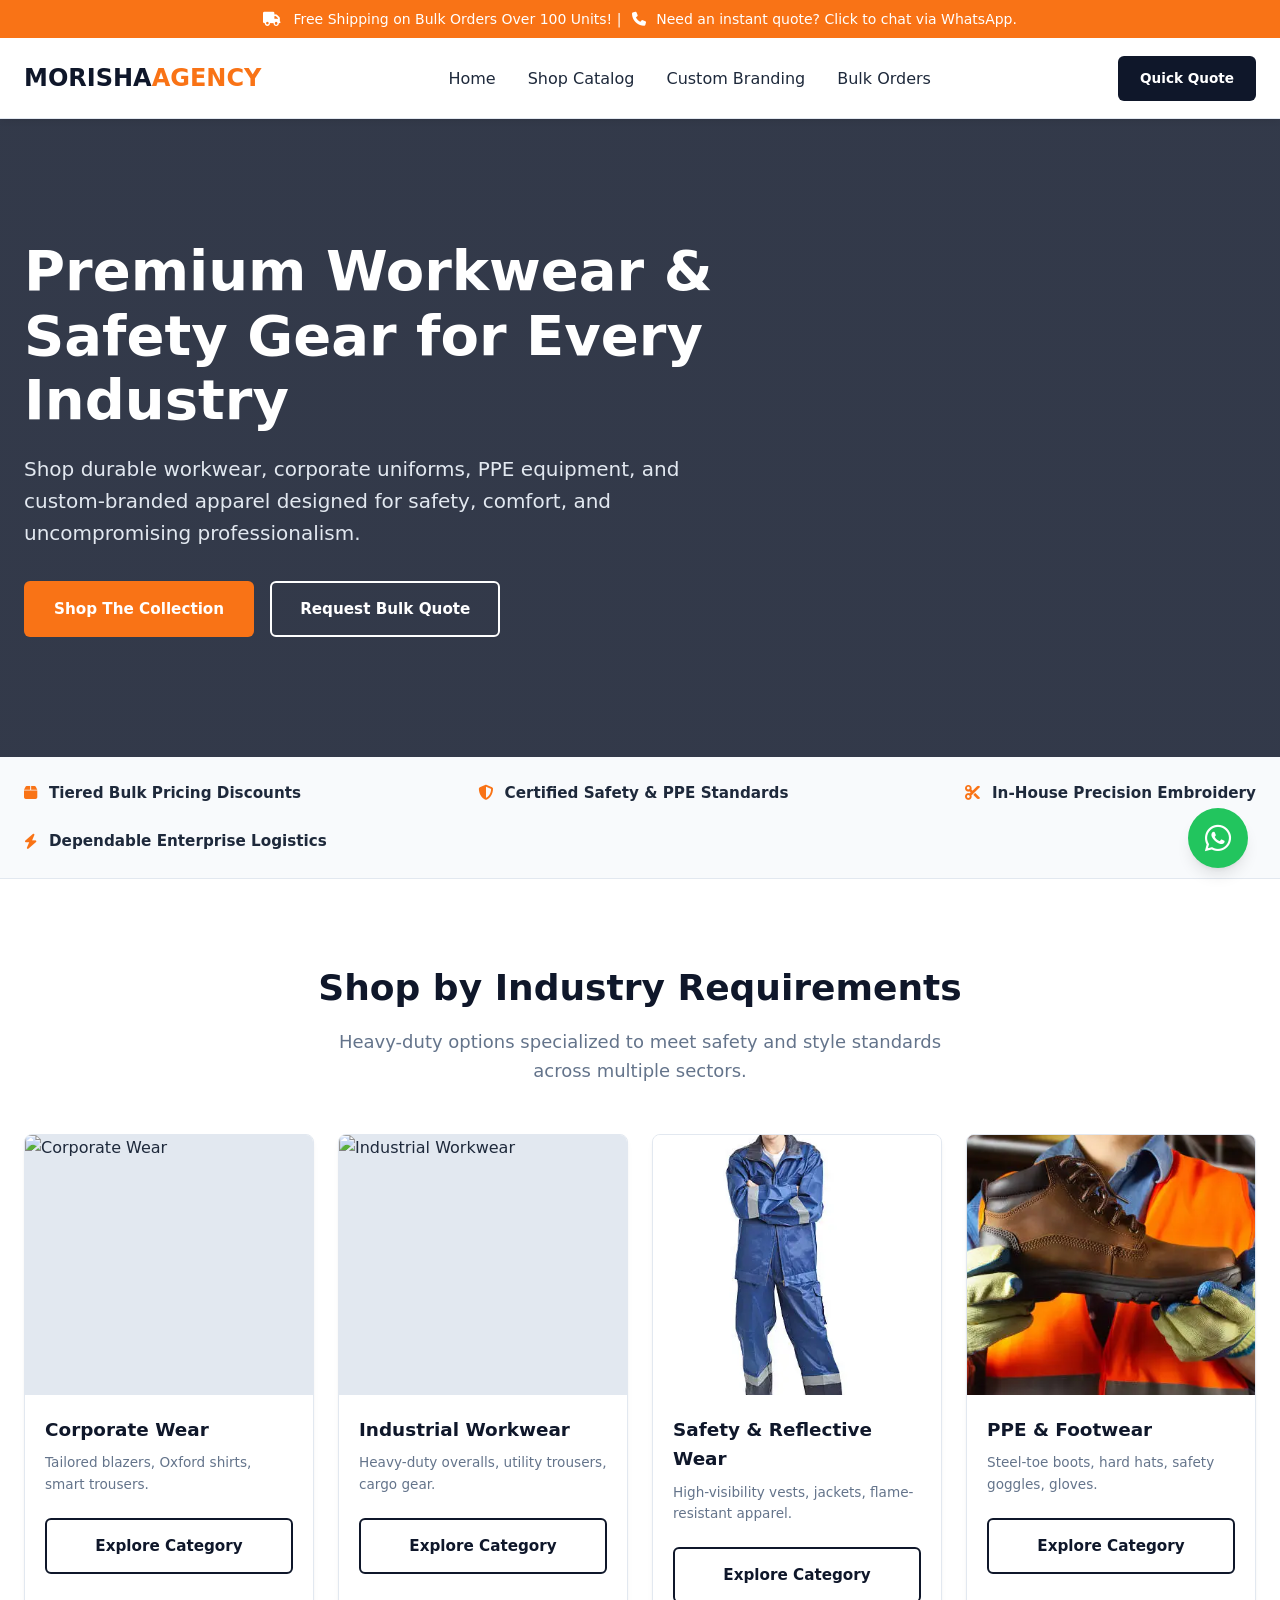
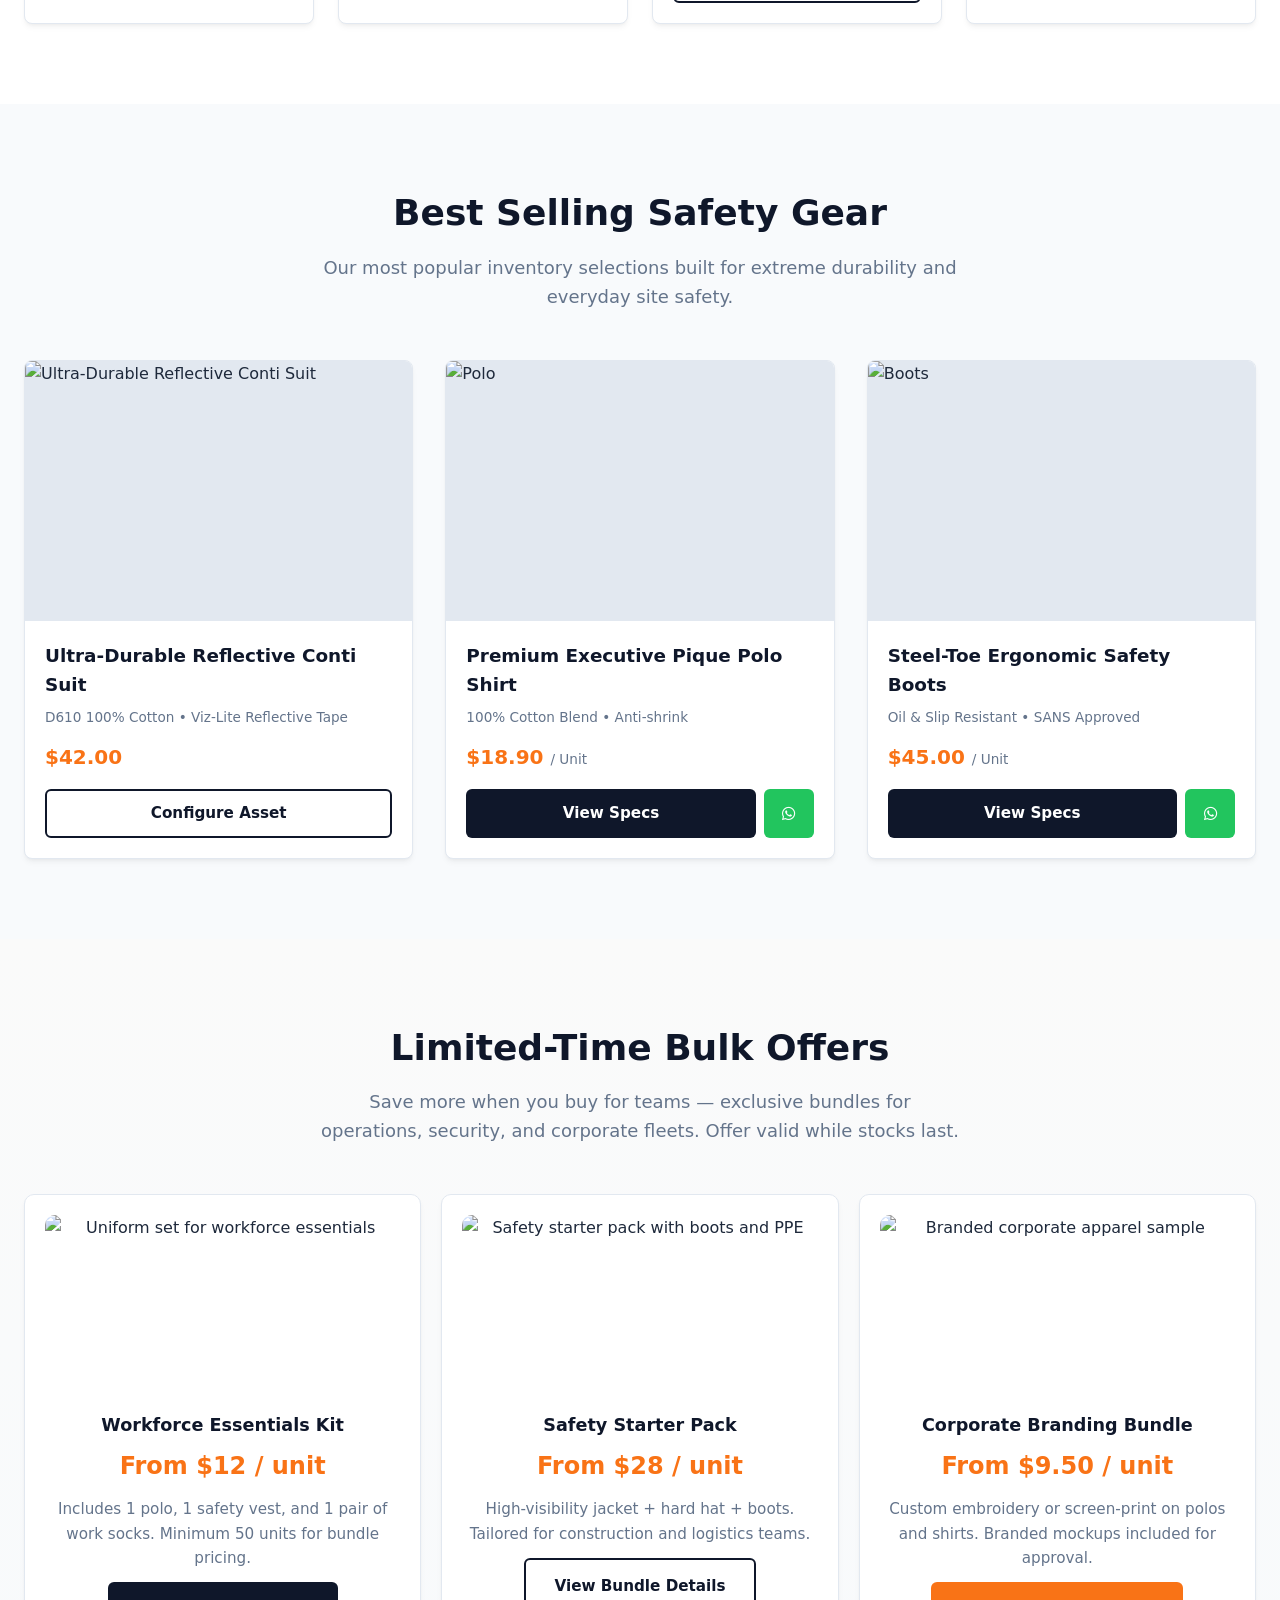
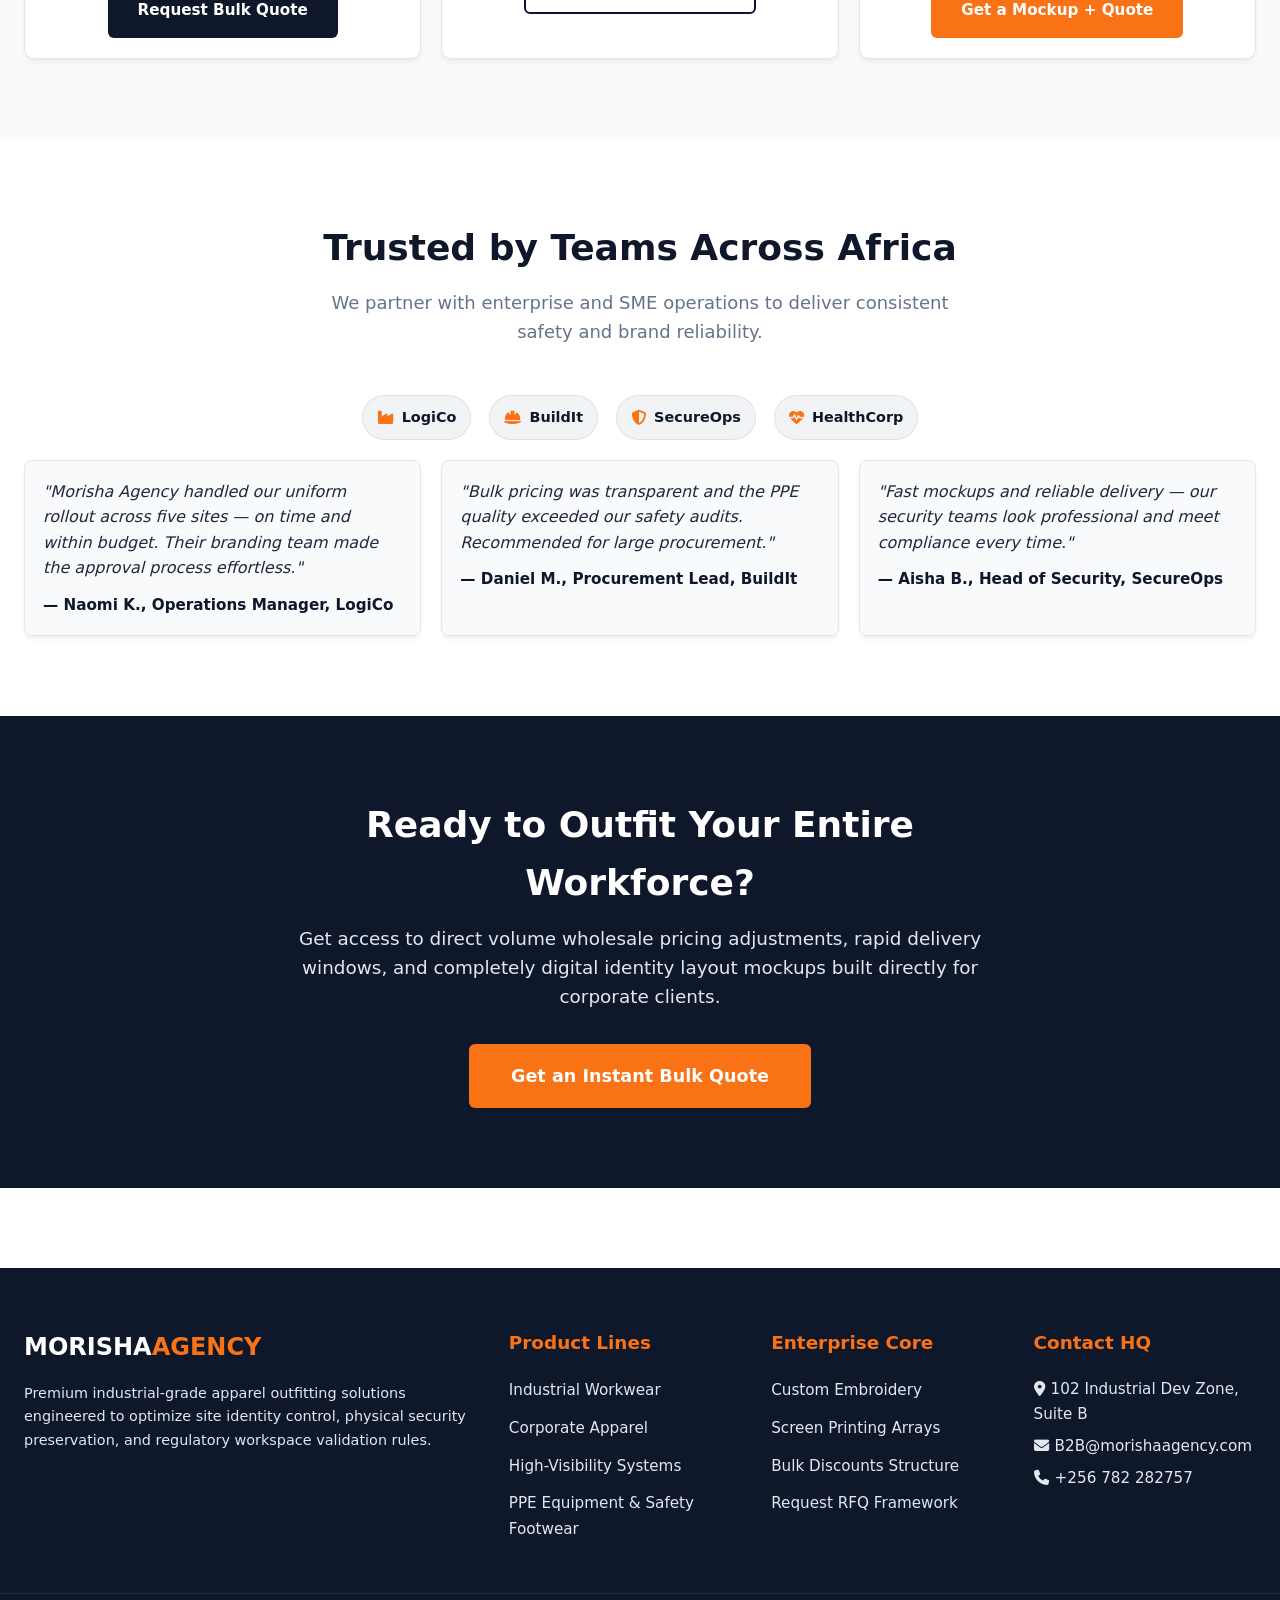
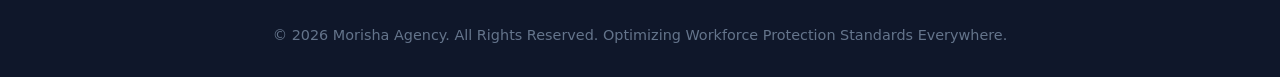
==== commit 21cf6923: "fourth commit" ====
--- a/index.html
+++ b/index.html
@@ -184,10 +184,10 @@
                 <h2 class="section-title">Trusted by Teams Across Africa</h2>
                 <p class="section-subtitle">We partner with enterprise and SME operations to deliver consistent safety and brand reliability.</p>
                 <div class="trust-logos">
-                    <img src="https://via.placeholder.com/120x36.png?text=LogiCo" alt="LogiCo logo" loading="lazy">
-                    <img src="https://via.placeholder.com/120x36.png?text=BuildIt" alt="BuildIt logo" loading="lazy">
-                    <img src="https://via.placeholder.com/120x36.png?text=SecureOps" alt="SecureOps logo" loading="lazy">
-                    <img src="https://via.placeholder.com/120x36.png?text=HealthCorp" alt="HealthCorp logo" loading="lazy">
+                    <span class="trust-badge"><i class="fas fa-industry" aria-hidden="true"></i> LogiCo</span>
+                    <span class="trust-badge"><i class="fas fa-hard-hat" aria-hidden="true"></i> BuildIt</span>
+                    <span class="trust-badge"><i class="fas fa-shield-alt" aria-hidden="true"></i> SecureOps</span>
+                    <span class="trust-badge"><i class="fas fa-heartbeat" aria-hidden="true"></i> HealthCorp</span>
                 </div>
 
                 <div class="testimonials-grid">
--- a/style.css
+++ b/style.css
@@ -153,7 +153,8 @@
 
 .testimonials-section { background-color: var(--white); }
 .trust-logos { display:flex; gap:18px; align-items:center; justify-content:center; flex-wrap:wrap; margin: 16px 0 8px 0; }
-.trust-logos img { height:36px; opacity:0.85; }
+.trust-badge { display: inline-flex; align-items: center; gap: 8px; padding: 10px 14px; border-radius: 999px; background: rgba(15, 23, 42, 0.05); color: var(--navy); font-weight: 700; font-size: 0.9rem; border: 1px solid rgba(15, 23, 42, 0.08); }
+.trust-badge i { color: var(--orange); font-size: 0.95rem; }
 .testimonials-grid { display: grid; grid-template-columns: repeat(3, 1fr); gap: 20px; margin-top: 20px; }
 .testimonial { border: 1px solid var(--border-gray); padding: 18px; border-radius: 8px; box-shadow: var(--shadow); background: var(--light-gray); }
 .testimonial .quote { font-style: italic; color: var(--text-dark); margin-bottom: 12px; }
